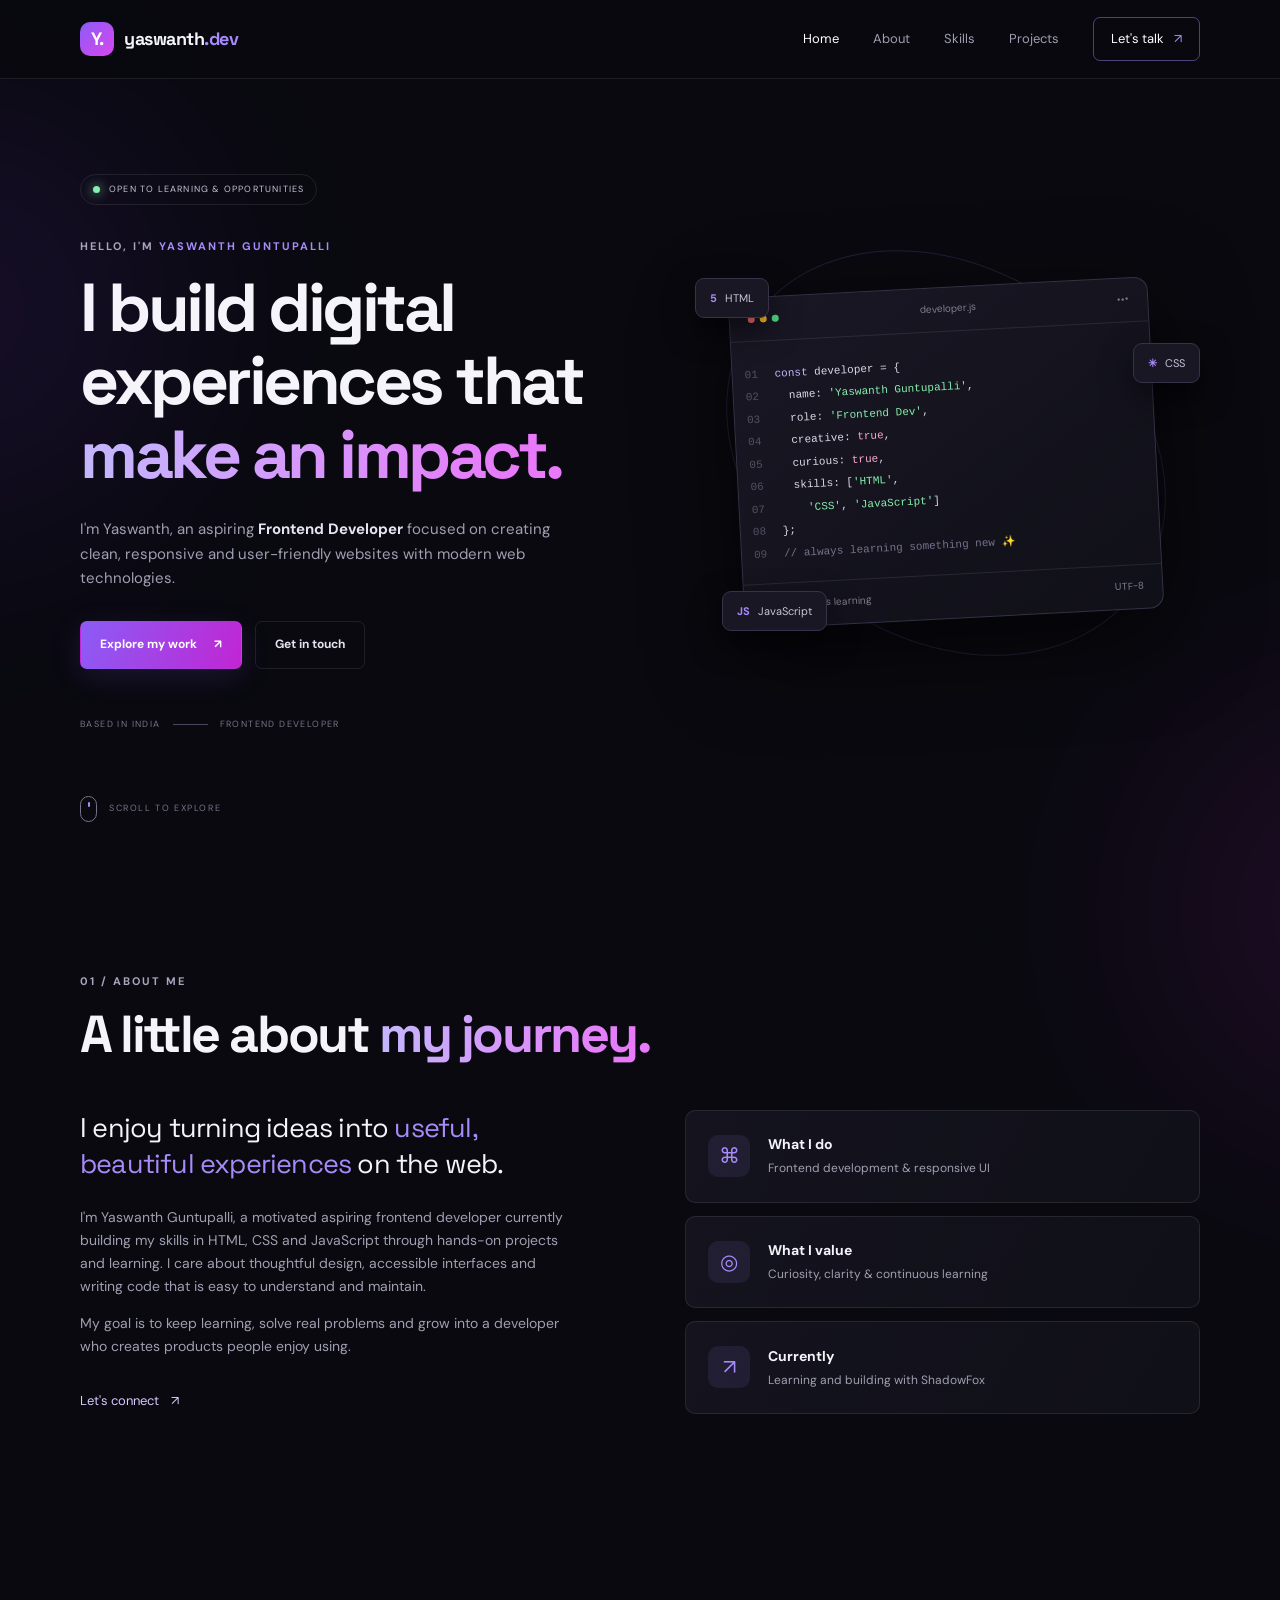
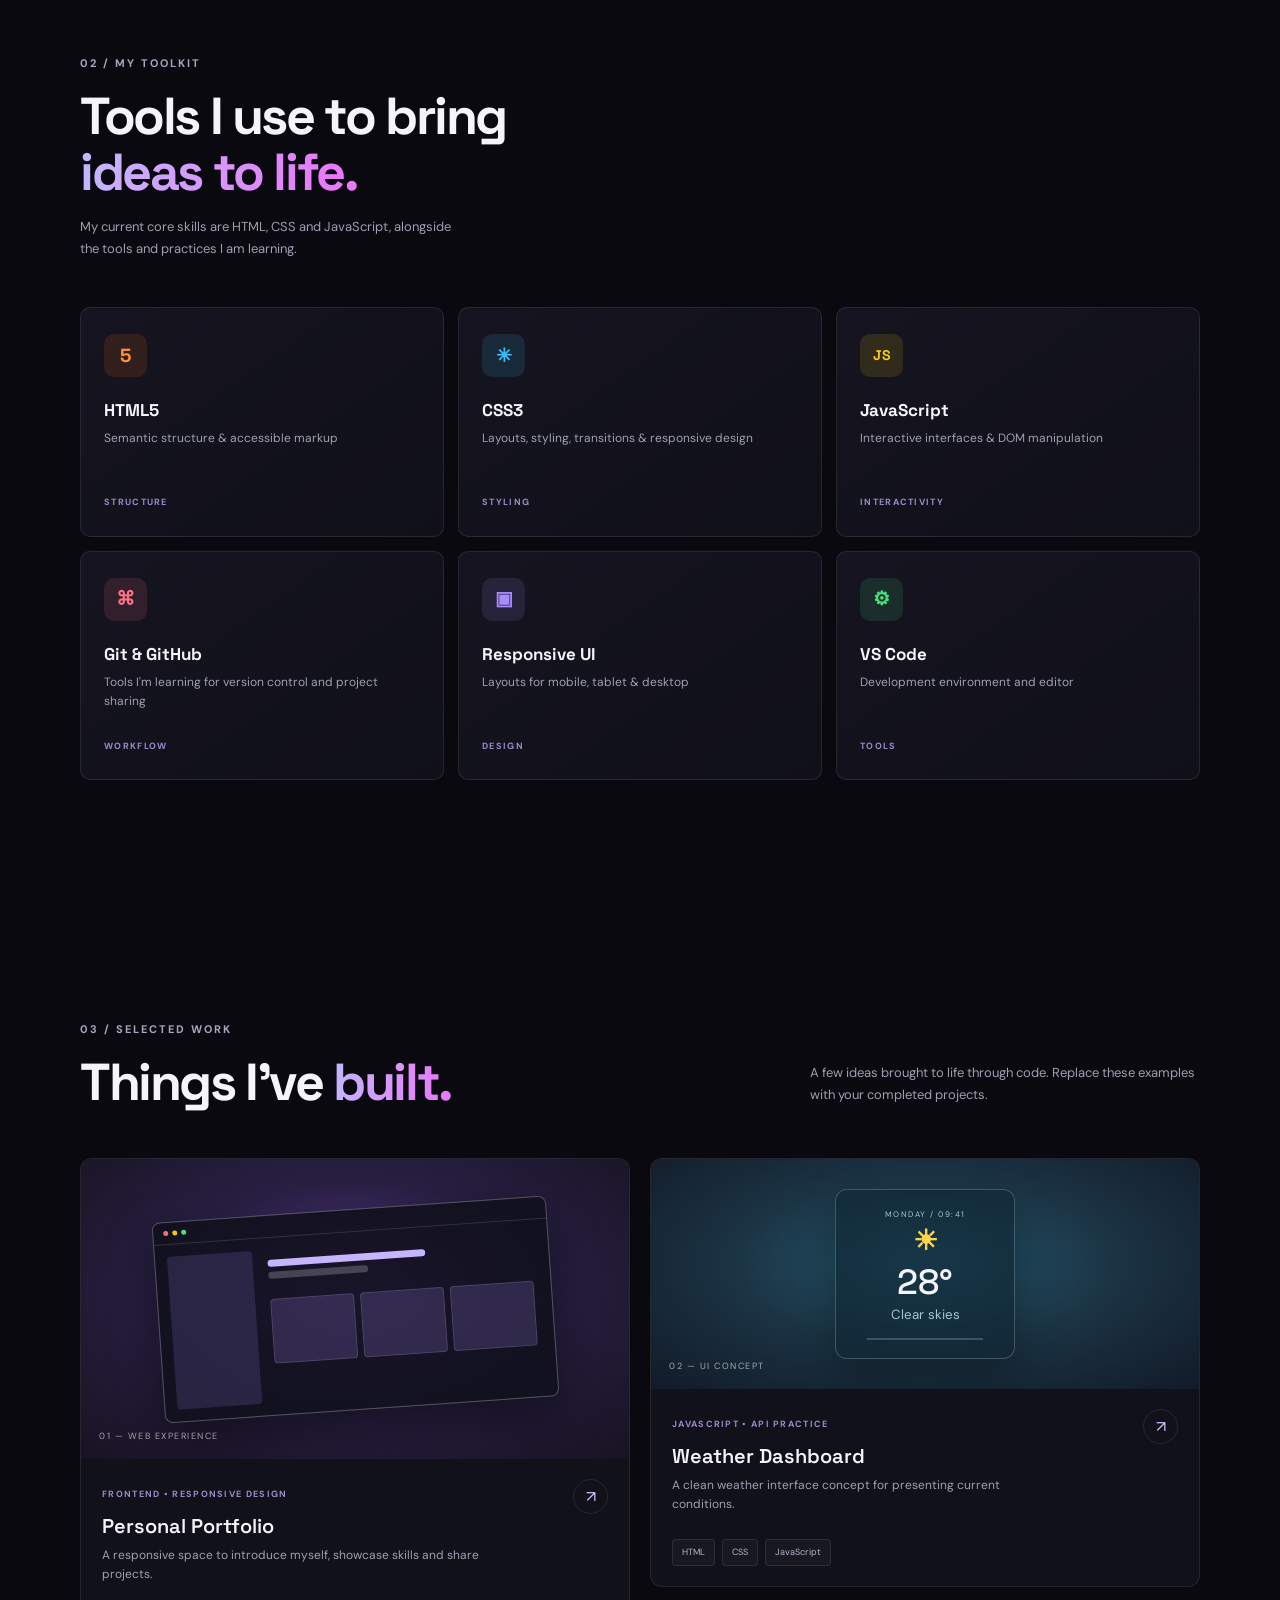
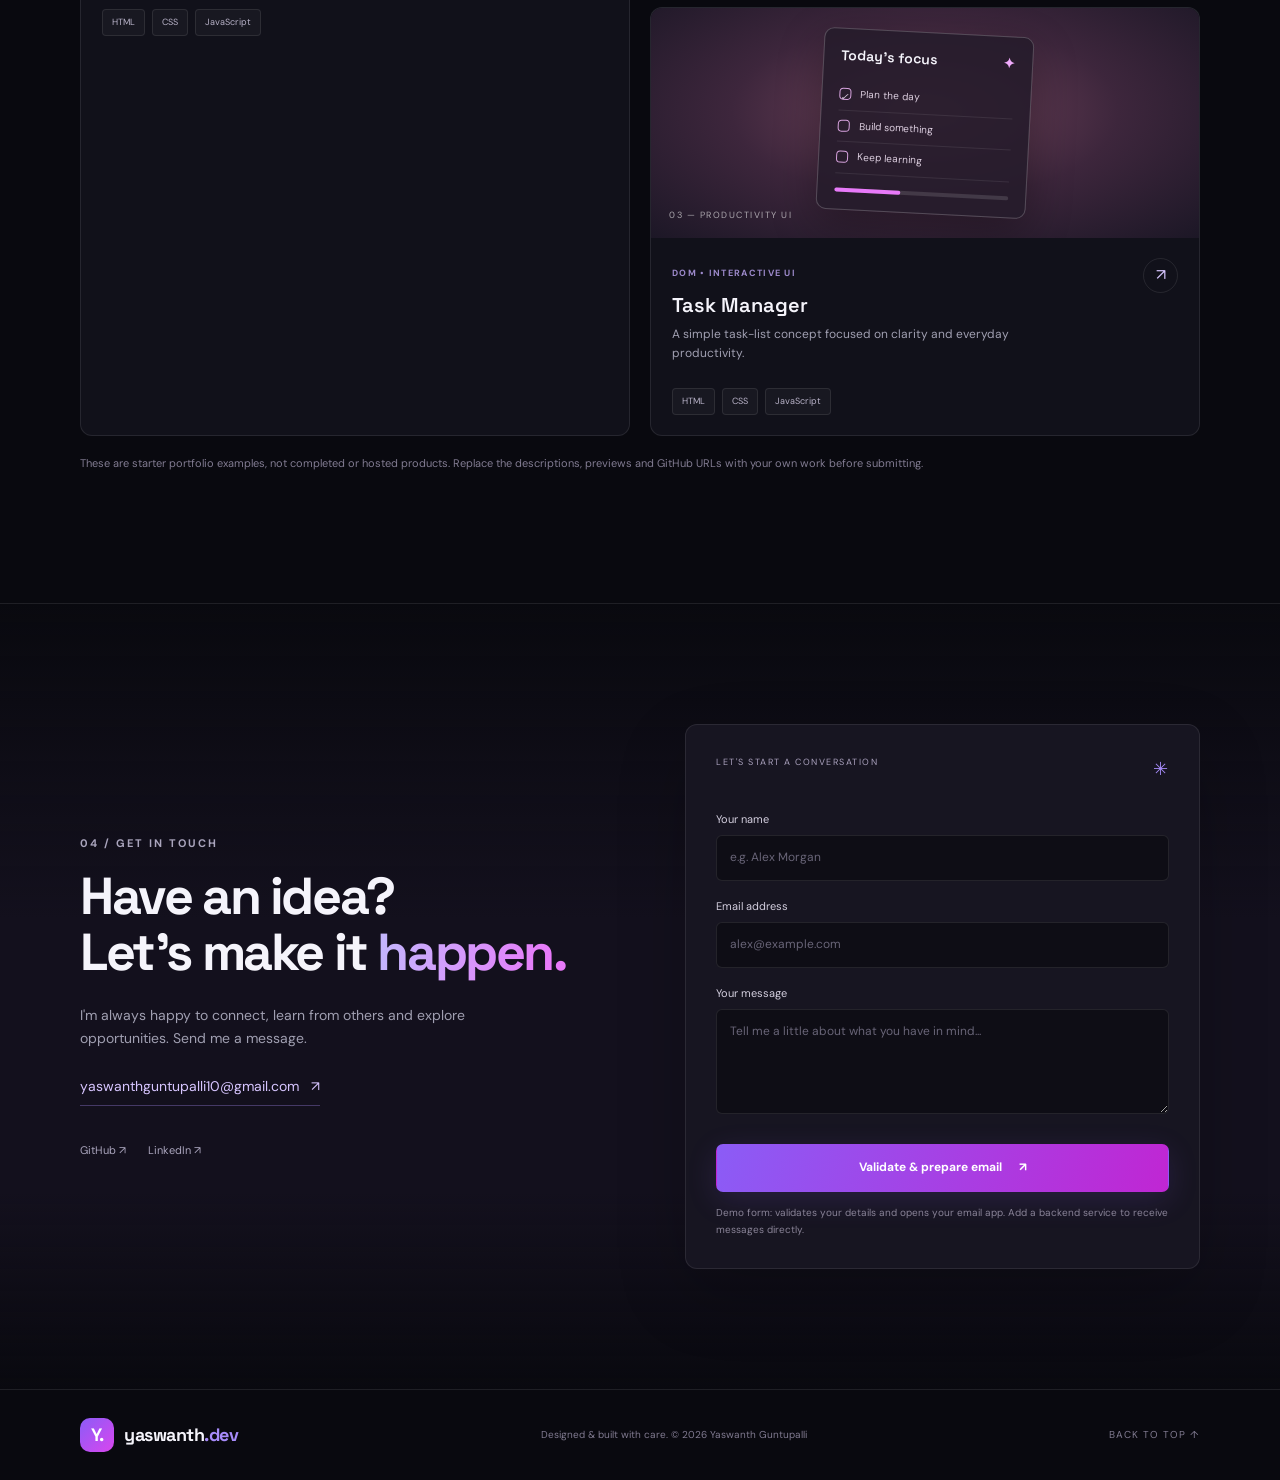
==== index.html @ b4b327dc "Add files via upload" ====
<!DOCTYPE html>
<html lang="en">
<head>
  <meta charset="UTF-8">
  <meta name="viewport" content="width=device-width, initial-scale=1.0">
  <meta name="description" content="Personal portfolio of a frontend developer. Explore skills, projects and contact information.">
  <title>Yaswanth Guntupalli | Frontend Developer</title>
  <link rel="preconnect" href="https://fonts.googleapis.com">
  <link rel="preconnect" href="https://fonts.gstatic.com" crossorigin>
  <link href="https://fonts.googleapis.com/css2?family=DM+Sans:wght@400;500;600;700&family=Space+Grotesk:wght@400;500;600;700&display=swap" rel="stylesheet">
  <link rel="stylesheet" href="styles.css">
  <script src="script.js" defer></script>
</head>
<body>
  <div class="ambient ambient-one"></div><div class="ambient ambient-two"></div>
  <header class="site-header">
    <nav class="nav container" aria-label="Main navigation">
      <a class="brand" href="#home" aria-label="Yaswanth Guntupalli home"><span class="brand-mark">Y.</span><span>yaswanth<span class="accent">.dev</span></span></a>
      <button class="menu-toggle" aria-label="Open navigation menu" aria-expanded="false" aria-controls="nav-links"><span></span><span></span><span></span></button>
      <div class="nav-links" id="nav-links">
        <a href="#home" class="nav-link active">Home</a><a href="#about" class="nav-link">About</a>
        <a href="#skills" class="nav-link">Skills</a><a href="#projects" class="nav-link">Projects</a>
        <a href="#contact" class="nav-link nav-cta">Let's talk <span>↗</span></a>
      </div>
    </nav>
  </header>

  <main>
    <section class="hero section container" id="home">
      <div class="hero-copy reveal">
        <div class="availability"><span class="pulse"></span> OPEN TO LEARNING & OPPORTUNITIES</div>
        <p class="eyebrow">HELLO, I'M <span class="accent">YASWANTH GUNTUPALLI</span></p>
        <h1>I build digital<br>experiences that<br><span class="gradient-text">make an impact.</span></h1>
        <p class="hero-description">I'm Yaswanth, an aspiring <strong>Frontend Developer</strong> focused on creating clean, responsive and user-friendly websites with modern web technologies.</p>
        <div class="hero-actions"><a class="button button-primary" href="#projects">Explore my work <span>↗</span></a><a class="button button-ghost" href="#contact">Get in touch</a></div>
        <div class="hero-meta"><span>BASED IN INDIA</span><span class="meta-line"></span><span>FRONTEND DEVELOPER</span></div>
      </div>
      <div class="hero-art reveal" aria-label="Stylish developer-themed code illustration, created with CSS and code-inspired interface elements">
        <div class="orbit orbit-a"></div><div class="orbit orbit-b"></div>
        <div class="code-card">
          <div class="code-top"><div class="window-dots"><i></i><i></i><i></i></div><span>developer.js</span><span>•••</span></div>
          <div class="code-content">
            <p><span class="line-no">01</span><span class="code-purple">const</span> developer = {</p>
            <p><span class="line-no">02</span>&nbsp;&nbsp;name: <span class="code-green">'Yaswanth Guntupalli'</span>,</p>
            <p><span class="line-no">03</span>&nbsp;&nbsp;role: <span class="code-green">'Frontend Dev'</span>,</p>
            <p><span class="line-no">04</span>&nbsp;&nbsp;creative: <span class="code-orange">true</span>,</p>
            <p><span class="line-no">05</span>&nbsp;&nbsp;curious: <span class="code-orange">true</span>,</p>
            <p><span class="line-no">06</span>&nbsp;&nbsp;skills: [<span class="code-green">'HTML'</span>,</p>
            <p><span class="line-no">07</span>&nbsp;&nbsp;&nbsp;&nbsp;<span class="code-green">'CSS'</span>, <span class="code-green">'JavaScript'</span>]</p>
            <p><span class="line-no">08</span>};</p>
            <p class="code-comment"><span class="line-no">09</span>// always learning something new ✨</p>
          </div>
          <div class="code-bottom"><span><i class="status-dot"></i> All systems learning</span><span>UTF-8</span></div>
        </div>
        <div class="floating-chip chip-html"><b>5</b> HTML</div><div class="floating-chip chip-css"><b>✳</b> CSS</div><div class="floating-chip chip-js"><b>JS</b> JavaScript</div>
      </div>
      <a class="scroll-cue" href="#about"><span class="scroll-wheel"></span> SCROLL TO EXPLORE</a>
    </section>

    <section class="section container" id="about">
      <div class="section-heading reveal"><p class="eyebrow">01 / ABOUT ME</p><h2>A little about <span class="gradient-text">my journey.</span></h2></div>
      <div class="about-grid">
        <div class="about-intro reveal"><p class="large-copy">I enjoy turning ideas into <span class="accent">useful, beautiful experiences</span> on the web.</p><p>I'm Yaswanth Guntupalli, a motivated aspiring frontend developer currently building my skills in HTML, CSS and JavaScript through hands-on projects and learning. I care about thoughtful design, accessible interfaces and writing code that is easy to understand and maintain.</p><p>My goal is to keep learning, solve real problems and grow into a developer who creates products people enjoy using.</p><a class="text-link" href="#contact">Let's connect <span>↗</span></a></div>
        <div class="about-facts reveal">
          <div class="fact-card"><span class="fact-icon">⌘</span><div><h3>What I do</h3><p>Frontend development & responsive UI</p></div></div>
          <div class="fact-card"><span class="fact-icon">◎</span><div><h3>What I value</h3><p>Curiosity, clarity & continuous learning</p></div></div>
          <div class="fact-card"><span class="fact-icon">↗</span><div><h3>Currently</h3><p>Learning and building with ShadowFox</p></div></div>
        </div>
      </div>
    </section>

    <section class="section container" id="skills">
      <div class="section-heading reveal"><p class="eyebrow">02 / MY TOOLKIT</p><h2>Tools I use to bring<br><span class="gradient-text">ideas to life.</span></h2><p class="section-subtitle">My current core skills are HTML, CSS and JavaScript, alongside the tools and practices I am learning.</p></div>
      <div class="skills-grid">
        <article class="skill-card reveal"><span class="skill-symbol html-symbol">5</span><h3>HTML5</h3><p>Semantic structure & accessible markup</p><span class="skill-tag">STRUCTURE</span></article>
        <article class="skill-card reveal"><span class="skill-symbol css-symbol">✳</span><h3>CSS3</h3><p>Layouts, styling, transitions & responsive design</p><span class="skill-tag">STYLING</span></article>
        <article class="skill-card reveal"><span class="skill-symbol js-symbol">JS</span><h3>JavaScript</h3><p>Interactive interfaces & DOM manipulation</p><span class="skill-tag">INTERACTIVITY</span></article>
        <article class="skill-card reveal"><span class="skill-symbol git-symbol">⌘</span><h3>Git & GitHub</h3><p>Tools I'm learning for version control and project sharing</p><span class="skill-tag">WORKFLOW</span></article>
        <article class="skill-card reveal"><span class="skill-symbol responsive-symbol">▣</span><h3>Responsive UI</h3><p>Layouts for mobile, tablet & desktop</p><span class="skill-tag">DESIGN</span></article>
        <article class="skill-card reveal"><span class="skill-symbol tools-symbol">⚙</span><h3>VS Code</h3><p>Development environment and editor</p><span class="skill-tag">TOOLS</span></article>
      </div>
    </section>

    <section class="section container" id="projects">
      <div class="section-heading projects-heading reveal"><div><p class="eyebrow">03 / SELECTED WORK</p><h2>Things I've <span class="gradient-text">built.</span></h2></div><p class="section-subtitle">A few ideas brought to life through code. Replace these examples with your completed projects.</p></div>
      <div class="projects-grid">
        <article class="project-card project-feature reveal"><div class="project-visual visual-one"><div class="mini-browser"><div class="mini-bar"><i></i><i></i><i></i></div><div class="mini-content"><div class="mini-sidebar"></div><div class="mini-main"><b></b><b></b><div class="mini-panels"><i></i><i></i><i></i></div></div></div></div><span class="visual-label">01 — WEB EXPERIENCE</span></div><div class="project-info"><div><span class="project-type">FRONTEND • RESPONSIVE DESIGN</span><h3>Personal Portfolio</h3><p>A responsive space to introduce myself, showcase skills and share projects.</p></div><a class="project-arrow" href="https://github.com/" target="_blank" rel="noopener noreferrer" aria-label="Add your portfolio repository link">↗</a></div><div class="tag-row"><span>HTML</span><span>CSS</span><span>JavaScript</span></div></article>
        <article class="project-card reveal"><div class="project-visual visual-two"><div class="weather-widget"><span>MONDAY / 09:41</span><strong>☀</strong><b>28°</b><small>Clear skies</small><div class="weather-line"></div></div><span class="visual-label">02 — UI CONCEPT</span></div><div class="project-info"><div><span class="project-type">JAVASCRIPT • API PRACTICE</span><h3>Weather Dashboard</h3><p>A clean weather interface concept for presenting current conditions.</p></div><a class="project-arrow" href="https://github.com/" target="_blank" rel="noopener noreferrer" aria-label="Add your weather dashboard repository link">↗</a></div><div class="tag-row"><span>HTML</span><span>CSS</span><span>JavaScript</span></div></article>
        <article class="project-card reveal"><div class="project-visual visual-three"><div class="task-widget"><div class="task-title">Today's focus <span>✦</span></div><div class="task-row"><i>✓</i><span>Plan the day</span></div><div class="task-row"><i></i><span>Build something</span></div><div class="task-row"><i></i><span>Keep learning</span></div><div class="task-progress"><b></b></div></div><span class="visual-label">03 — PRODUCTIVITY UI</span></div><div class="project-info"><div><span class="project-type">DOM • INTERACTIVE UI</span><h3>Task Manager</h3><p>A simple task-list concept focused on clarity and everyday productivity.</p></div><a class="project-arrow" href="https://github.com/" target="_blank" rel="noopener noreferrer" aria-label="Add your task manager repository link">↗</a></div><div class="tag-row"><span>HTML</span><span>CSS</span><span>JavaScript</span></div></article>
      </div>
      <p class="project-note">These are starter portfolio examples, not completed or hosted products. Replace the descriptions, previews and GitHub URLs with your own work before submitting.</p>
    </section>

    <section class="contact-section section" id="contact">
      <div class="container contact-grid">
        <div class="contact-copy reveal"><p class="eyebrow">04 / GET IN TOUCH</p><h2>Have an idea?<br>Let's make it <span class="gradient-text">happen.</span></h2><p>I'm always happy to connect, learn from others and explore opportunities. Send me a message.</p><a class="email-link" href="mailto:yaswanthguntupalli10@gmail.com">yaswanthguntupalli10@gmail.com <span>↗</span></a><div class="social-links"><a href="https://github.com/" target="_blank" rel="noopener noreferrer">GitHub ↗</a><a href="https://www.linkedin.com/" target="_blank" rel="noopener noreferrer">LinkedIn ↗</a></div></div>
        <form class="contact-form reveal" id="contact-form" novalidate>
          <div class="form-heading"><span>LET'S START A CONVERSATION</span><span class="form-star">✳</span></div>
          <label for="name">Your name</label><input id="name" name="name" type="text" placeholder="e.g. Alex Morgan" required minlength="2" autocomplete="name"><small class="error" id="name-error"></small>
          <label for="email">Email address</label><input id="email" name="email" type="email" placeholder="alex@example.com" required autocomplete="email"><small class="error" id="email-error"></small>
          <label for="message">Your message</label><textarea id="message" name="message" rows="4" placeholder="Tell me a little about what you have in mind..." required minlength="10"></textarea><small class="error" id="message-error"></small>
          <button class="button button-primary submit-button" type="submit">Validate & prepare email <span>↗</span></button>
          <p class="form-note" id="form-status" aria-live="polite">Demo form: validates your details and opens your email app. Add a backend service to receive messages directly.</p>
        </form>
      </div>
    </section>
  </main>

  <footer class="footer container"><a class="brand" href="#home"><span class="brand-mark">Y.</span><span>yaswanth<span class="accent">.dev</span></span></a><p>Designed & built with care. © <span id="year"></span> Yaswanth Guntupalli</p><a class="back-top" href="#home">BACK TO TOP ↑</a></footer>
</body>
</html>
---- styles.css ----
@import url('https://fonts.googleapis.com/css2?family=DM+Sans:wght@400;500;600;700&family=Space+Grotesk:wght@400;500;600;700&display=swap');
:root{--bg:#09090f;--panel:#11111b;--panel2:#151522;--text:#f5f4fb;--muted:#a09fb1;--purple:#a78bfa;--pink:#e879f9;--line:rgba(255,255,255,.09);--font:'DM Sans',sans-serif;--display:'Space Grotesk',sans-serif}
*{box-sizing:border-box}html{scroll-behavior:smooth;scroll-padding-top:90px}body{margin:0;background:var(--bg);color:var(--text);font-family:var(--font);line-height:1.65;overflow-x:hidden}a{color:inherit;text-decoration:none}button,input,textarea{font:inherit}.container{width:min(1120px,calc(100% - 48px));margin-inline:auto}.section{padding:120px 0;position:relative}.accent{color:var(--purple)}.gradient-text{background:linear-gradient(100deg,#c4b5fd 5%,#e879f9 90%);-webkit-background-clip:text;background-clip:text;color:transparent}.ambient{position:absolute;width:420px;height:420px;border-radius:50%;filter:blur(120px);opacity:.12;pointer-events:none}.ambient-one{background:#7c3aed;top:100px;left:-250px}.ambient-two{background:#c026d3;top:700px;right:-300px}
.site-header{position:sticky;top:0;z-index:20;background:rgba(9,9,15,.82);backdrop-filter:blur(18px);border-bottom:1px solid var(--line)}.nav{height:78px;display:flex;align-items:center;justify-content:space-between}.brand{display:flex;align-items:center;gap:10px;font-family:var(--display);font-weight:700;font-size:18px;letter-spacing:-.5px}.brand-mark{width:34px;height:34px;border-radius:10px;background:linear-gradient(135deg,#8b5cf6,#d946ef);display:grid;place-items:center;color:white}.nav-links{display:flex;align-items:center;gap:34px}.nav-link{font-size:13px;color:var(--muted);transition:.2s}.nav-link:hover,.nav-link.active{color:white}.nav-cta{border:1px solid rgba(167,139,250,.45);padding:10px 17px;border-radius:7px;color:white}.nav-cta span{color:var(--purple);margin-left:7px}.menu-toggle{display:none;background:none;border:0;color:white}
.hero{min-height:700px;display:grid;grid-template-columns:1.05fr .95fr;align-items:center;gap:50px;padding-top:95px;padding-bottom:120px}.availability{display:inline-flex;align-items:center;gap:9px;border:1px solid var(--line);border-radius:30px;padding:7px 12px;color:#c7c4d5;font-size:9px;letter-spacing:1.2px;margin-bottom:32px}.pulse,.status-dot{width:7px;height:7px;border-radius:50%;background:#86efac;box-shadow:0 0 12px #86efac}.eyebrow{font-size:11px;font-weight:700;letter-spacing:2px;color:#aaa5bd;margin:0 0 16px}.hero h1,.section-heading h2,.contact-copy h2{font-family:var(--display);font-size:clamp(43px,5.3vw,69px);line-height:1.08;letter-spacing:-3.5px;margin:0}.hero-description{max-width:480px;color:var(--muted);font-size:15px;margin:26px 0 30px}.hero-description strong{color:#e7e3f4}.hero-actions{display:flex;gap:13px;flex-wrap:wrap}.button{display:inline-flex;align-items:center;justify-content:center;gap:17px;padding:13px 19px;border-radius:7px;font-size:12px;font-weight:700;border:1px solid transparent;cursor:pointer;transition:transform .2s,box-shadow .2s}.button:hover{transform:translateY(-3px)}.button-primary{background:linear-gradient(110deg,#8b5cf6,#c026d3);color:white;box-shadow:0 8px 30px #8b5cf626}.button-ghost{border-color:var(--line);color:#e6e2f0}.hero-meta{display:flex;align-items:center;gap:12px;color:#777488;font-size:9px;letter-spacing:1.4px;margin-top:48px}.meta-line{width:35px;height:1px;background:#4b465c}.hero-art{height:440px;display:grid;place-items:center;position:relative}.orbit{position:absolute;border:1px solid rgba(167,139,250,.16);border-radius:50%;transform:rotate(-22deg)}.orbit-a{width:390px;height:300px}.orbit-b{width:470px;height:370px;transform:rotate(35deg)}.code-card{position:relative;z-index:2;width:min(100%,420px);border:1px solid #373047;border-radius:14px;background:linear-gradient(145deg,#191724,#101018);box-shadow:0 25px 90px #0009;overflow:hidden;transform:rotate(-3deg)}.code-top,.code-bottom{display:flex;align-items:center;justify-content:space-between;padding:13px 18px;color:#817b91;font-size:10px;border-bottom:1px solid var(--line)}.window-dots{display:flex;gap:5px}.window-dots i,.mini-bar i{width:7px;height:7px;border-radius:50%;background:#f87171}.window-dots i:nth-child(2),.mini-bar i:nth-child(2){background:#fbbf24}.window-dots i:nth-child(3),.mini-bar i:nth-child(3){background:#4ade80}.code-content{padding:22px 12px 18px;font:11px/2.05 monospace;color:#ddd8eb}.code-content p{margin:0;white-space:nowrap}.line-no{display:inline-block;width:30px;color:#555064}.code-purple{color:#c4b5fd}.code-green{color:#86efac}.code-orange{color:#f9a8d4}.code-comment{color:#77718a}.code-bottom{border-top:1px solid var(--line);border-bottom:0}.code-bottom span:first-child{display:flex;align-items:center;gap:8px}.status-dot{width:6px;height:6px}.floating-chip{position:absolute;z-index:3;padding:10px 14px;border:1px solid #393149;background:#191724;border-radius:9px;font-size:11px;color:#c9c4d7;box-shadow:0 12px 30px #0008}.floating-chip b{color:var(--purple);margin-right:5px}.chip-html{top:45px;left:3px}.chip-css{right:0;top:110px}.chip-js{bottom:42px;left:30px}.scroll-cue{position:absolute;bottom:30px;left:0;display:flex;align-items:center;gap:12px;color:#777488;font-size:9px;letter-spacing:1.6px}.scroll-wheel{width:17px;height:26px;border:1px solid #777488;border-radius:12px;position:relative}.scroll-wheel:after{content:"";position:absolute;width:2px;height:5px;background:var(--purple);top:5px;left:7px;border-radius:3px}
.section-heading{margin-bottom:48px}.section-heading h2,.contact-copy h2{font-size:clamp(36px,4.2vw,52px);letter-spacing:-2.4px}.about-grid{display:grid;grid-template-columns:1fr 1fr;gap:90px}.about-intro p:not(.large-copy){color:var(--muted);font-size:14px;max-width:500px}.large-copy{font-family:var(--display);font-size:27px;line-height:1.35;letter-spacing:-.8px;margin:0 0 23px}.text-link{display:inline-flex;gap:12px;color:#d8c9ff;font-size:13px;margin-top:18px}.about-facts{display:grid;gap:13px}.fact-card{display:flex;align-items:center;gap:18px;padding:22px;border:1px solid var(--line);border-radius:10px;background:linear-gradient(120deg,#14131e,#101018)}.fact-icon{width:42px;height:42px;display:grid;place-items:center;border-radius:10px;background:#a78bfa18;color:var(--purple);font-size:21px}.fact-card h3{font-size:14px;margin:0 0 3px}.fact-card p{font-size:12px;color:var(--muted);margin:0}
.section-subtitle{font-size:13px;color:var(--muted);max-width:390px;margin:16px 0 0}.skills-grid{display:grid;grid-template-columns:repeat(3,1fr);gap:14px}.skill-card{padding:26px 23px 22px;border:1px solid var(--line);border-radius:10px;background:linear-gradient(145deg,#151420,#101018);transition:.25s}.skill-card:hover,.project-card:hover{transform:translateY(-5px);border-color:#7c5ab4}.skill-symbol{width:43px;height:43px;border-radius:10px;display:grid;place-items:center;font-family:var(--display);font-size:19px;font-weight:700;margin-bottom:19px}.html-symbol{background:#f9731620;color:#fb923c}.css-symbol{background:#38bdf820;color:#38bdf8}.js-symbol{background:#facc1520;color:#facc15;font-size:14px}.git-symbol{background:#fb718520;color:#fb7185}.responsive-symbol{background:#a78bfa20;color:#a78bfa}.tools-symbol{background:#4ade8020;color:#4ade80}.skill-card h3{font-family:var(--display);font-size:17px;margin:0 0 5px}.skill-card p{font-size:12px;color:var(--muted);min-height:40px;margin:0 0 18px}.skill-tag,.project-type{font-size:9px;letter-spacing:1.3px;color:#9d8acb;font-weight:700}
.projects-heading{display:flex;align-items:end;justify-content:space-between;gap:30px}.projects-heading .section-subtitle{margin:0 0 5px}.projects-grid{display:grid;grid-template-columns:repeat(2,1fr);gap:20px}.project-card{border:1px solid var(--line);border-radius:12px;overflow:hidden;background:#11111a;transition:.25s}.project-feature{grid-row:span 2}.project-visual{height:230px;position:relative;display:grid;place-items:center;overflow:hidden}.project-feature .project-visual{height:300px}.visual-one{background:radial-gradient(ellipse at 50% 45%,#6941a7 0,#292044 48%,#171321 100%)}.visual-two{background:radial-gradient(ellipse at 50% 45%,#245b71 0,#1b3343 50%,#121a28 100%)}.visual-three{background:radial-gradient(ellipse at 50% 45%,#75465e 0,#3d263c 50%,#1c1726 100%)}.mini-browser{width:72%;height:67%;border:1px solid #ffffff45;border-radius:8px;background:#11111de8;box-shadow:0 18px 50px #0007;overflow:hidden;transform:rotate(-4deg)}.mini-bar{height:22px;border-bottom:1px solid #ffffff20;display:flex;align-items:center;gap:4px;padding-left:10px}.mini-bar i{width:5px;height:5px}.mini-content{display:flex;height:calc(100% - 22px);padding:12px;gap:10px}.mini-sidebar{width:23%;background:#a78bfa28;border-radius:3px}.mini-main{flex:1;padding:5px}.mini-main>b{display:block;width:60%;height:7px;background:#c4b5fd;border-radius:5px;margin:5px 0}.mini-main>b:nth-child(2){width:38%;background:#ffffff35}.mini-panels{display:flex;gap:6px;margin-top:20px}.mini-panels i{height:65px;flex:1;background:#a78bfa32;border:1px solid #ffffff20;border-radius:4px}.visual-label{position:absolute;bottom:15px;left:18px;color:#ffffff9a;font-size:9px;letter-spacing:1.5px}.weather-widget{width:180px;height:170px;border:1px solid #ffffff35;border-radius:12px;background:#102532a8;backdrop-filter:blur(10px);display:flex;flex-direction:column;align-items:center;justify-content:center;box-shadow:0 15px 45px #0005}.weather-widget span{font-size:8px;letter-spacing:1.5px;color:#a7c4d2}.weather-widget strong{font-size:28px;color:#fcd34d;line-height:1.4}.weather-widget b{font:500 35px var(--display)}.weather-widget small{color:#a7c4d2}.weather-line{height:2px;width:65%;background:#ffffff30;margin-top:12px}.task-widget{width:210px;padding:17px;border:1px solid #ffffff35;border-radius:10px;background:#261c2be8;box-shadow:0 15px 45px #0005;transform:rotate(3deg)}.task-title{font:600 14px var(--display);margin-bottom:15px}.task-title span{float:right;color:#f0abfc}.task-row{display:flex;align-items:center;gap:9px;font-size:10px;color:#ded0e1;padding:7px 0;border-bottom:1px solid #ffffff15}.task-row i{width:12px;height:12px;border:1px solid #d8a3df;border-radius:4px}.task-row:first-of-type i{background:#c084fc}.task-progress{height:4px;background:#ffffff20;border-radius:4px;margin-top:14px}.task-progress b{display:block;width:38%;height:100%;background:#e879f9;border-radius:4px}.project-info{padding:20px 21px 12px;display:flex;justify-content:space-between;gap:15px}.project-info h3{font:600 20px var(--display);margin:7px 0}.project-info p{font-size:12px;color:var(--muted);margin:0;max-width:390px}.project-arrow{width:35px;height:35px;flex:0 0 35px;border:1px solid var(--line);border-radius:50%;display:grid;place-items:center;color:#d7c5ff}.tag-row{display:flex;gap:7px;padding:12px 21px 20px}.tag-row span{font-size:9px;color:#b9b3c9;background:#ffffff08;border:1px solid var(--line);padding:5px 9px;border-radius:4px}.project-note{font-size:11px;color:#817b91;margin-top:18px}
.contact-section{background:linear-gradient(180deg,transparent,#13101d 40%,#13101d 75%,transparent);border-top:1px solid var(--line);border-bottom:1px solid var(--line)}.contact-grid{display:grid;grid-template-columns:1fr 1fr;gap:90px;align-items:center}.contact-copy>p:not(.eyebrow){font-size:14px;color:var(--muted);max-width:400px;margin:23px 0}.email-link{display:inline-flex;gap:12px;color:#d7c5ff;font-size:14px;border-bottom:1px solid #a78bfa55;padding-bottom:7px}.social-links{display:flex;gap:22px;margin-top:35px}.social-links a{font-size:11px;color:#aaa5bd}.contact-form{padding:30px;border:1px solid #ffffff16;background:#171521;border-radius:12px;box-shadow:0 25px 70px #0003}.form-heading{display:flex;justify-content:space-between;color:#aaa1bd;font-size:9px;letter-spacing:1.5px;margin-bottom:25px}.form-star{color:var(--purple);font-size:18px}.contact-form label{display:block;font-size:11px;color:#d4cfdf;margin:16px 0 7px}.contact-form input,.contact-form textarea{width:100%;padding:12px 13px;background:#0e0d15;border:1px solid #ffffff17;border-radius:6px;color:white;outline:none;font-size:12px;resize:vertical;transition:border .2s}.contact-form input:focus,.contact-form textarea:focus{border-color:#a78bfa}.contact-form input::placeholder,.contact-form textarea::placeholder{color:#686477}.error{display:block;color:#fca5a5;font-size:10px;min-height:0;margin-top:4px}.error:not(:empty){min-height:14px}.submit-button{width:100%;margin-top:18px}.form-note{font-size:10px;color:#898397;margin:13px 0 0}.footer{min-height:90px;display:flex;align-items:center;justify-content:space-between;gap:20px}.footer p,.back-top{font-size:10px;color:#817b91}.back-top{letter-spacing:1px}
.reveal{opacity:0;transform:translateY(22px);transition:opacity .7s ease,transform .7s ease}.reveal.visible{opacity:1;transform:translateY(0)}
@media(max-width:850px){.hero{grid-template-columns:1fr;gap:20px;padding-top:75px}.hero-copy{max-width:650px}.hero-art{height:380px}.about-grid,.contact-grid{gap:45px}.projects-grid{grid-template-columns:1fr 1fr}.project-feature{grid-row:auto;grid-column:span 2}.project-feature .project-visual{height:260px}.contact-grid{grid-template-columns:1fr}.contact-copy{max-width:600px}.skills-grid{grid-template-columns:repeat(2,1fr)}}
@media(max-width:620px){.container{width:min(100% - 36px,520px)}.section{padding:82px 0}.nav{height:68px}.menu-toggle{display:flex;flex-direction:column;gap:5px;padding:9px}.menu-toggle span{width:22px;height:2px;background:#eee;border-radius:3px}.nav-links{display:none;position:absolute;top:68px;left:0;right:0;padding:20px 24px 24px;background:#11111b;border-bottom:1px solid var(--line);flex-direction:column;align-items:stretch;gap:18px}.nav-links.open{display:flex}.nav-cta{text-align:center}.hero{min-height:auto;padding-top:70px;padding-bottom:100px}.hero h1{font-size:clamp(42px,12vw,60px);letter-spacing:-2.8px}.hero-description{font-size:14px}.hero-art{height:330px;margin-top:10px}.code-card{width:90%}.orbit-a{width:300px;height:230px}.orbit-b{width:350px;height:280px}.chip-html{left:-3px;top:25px}.chip-css{right:-3px;top:85px}.chip-js{bottom:15px;left:0}.scroll-cue{bottom:25px}.about-grid{grid-template-columns:1fr;gap:35px}.large-copy{font-size:24px}.section-heading h2,.contact-copy h2{font-size:39px;letter-spacing:-1.8px}.skills-grid{gap:10px}.skill-card{padding:19px 15px}.skill-card p{font-size:11px}.projects-heading{display:block}.projects-heading .section-subtitle{margin-top:15px}.projects-grid{grid-template-columns:1fr}.project-feature{grid-column:auto}.project-feature .project-visual,.project-visual{height:220px}.contact-form{padding:22px 18px}.footer{padding:22px 0;flex-wrap:wrap}.footer p{order:3;width:100%;margin:0}.footer .brand{font-size:15px}}
@media(prefers-reduced-motion:reduce){*,*::before,*::after{scroll-behavior:auto!important;transition:none!important;animation:none!important}.reveal{opacity:1;transform:none}}
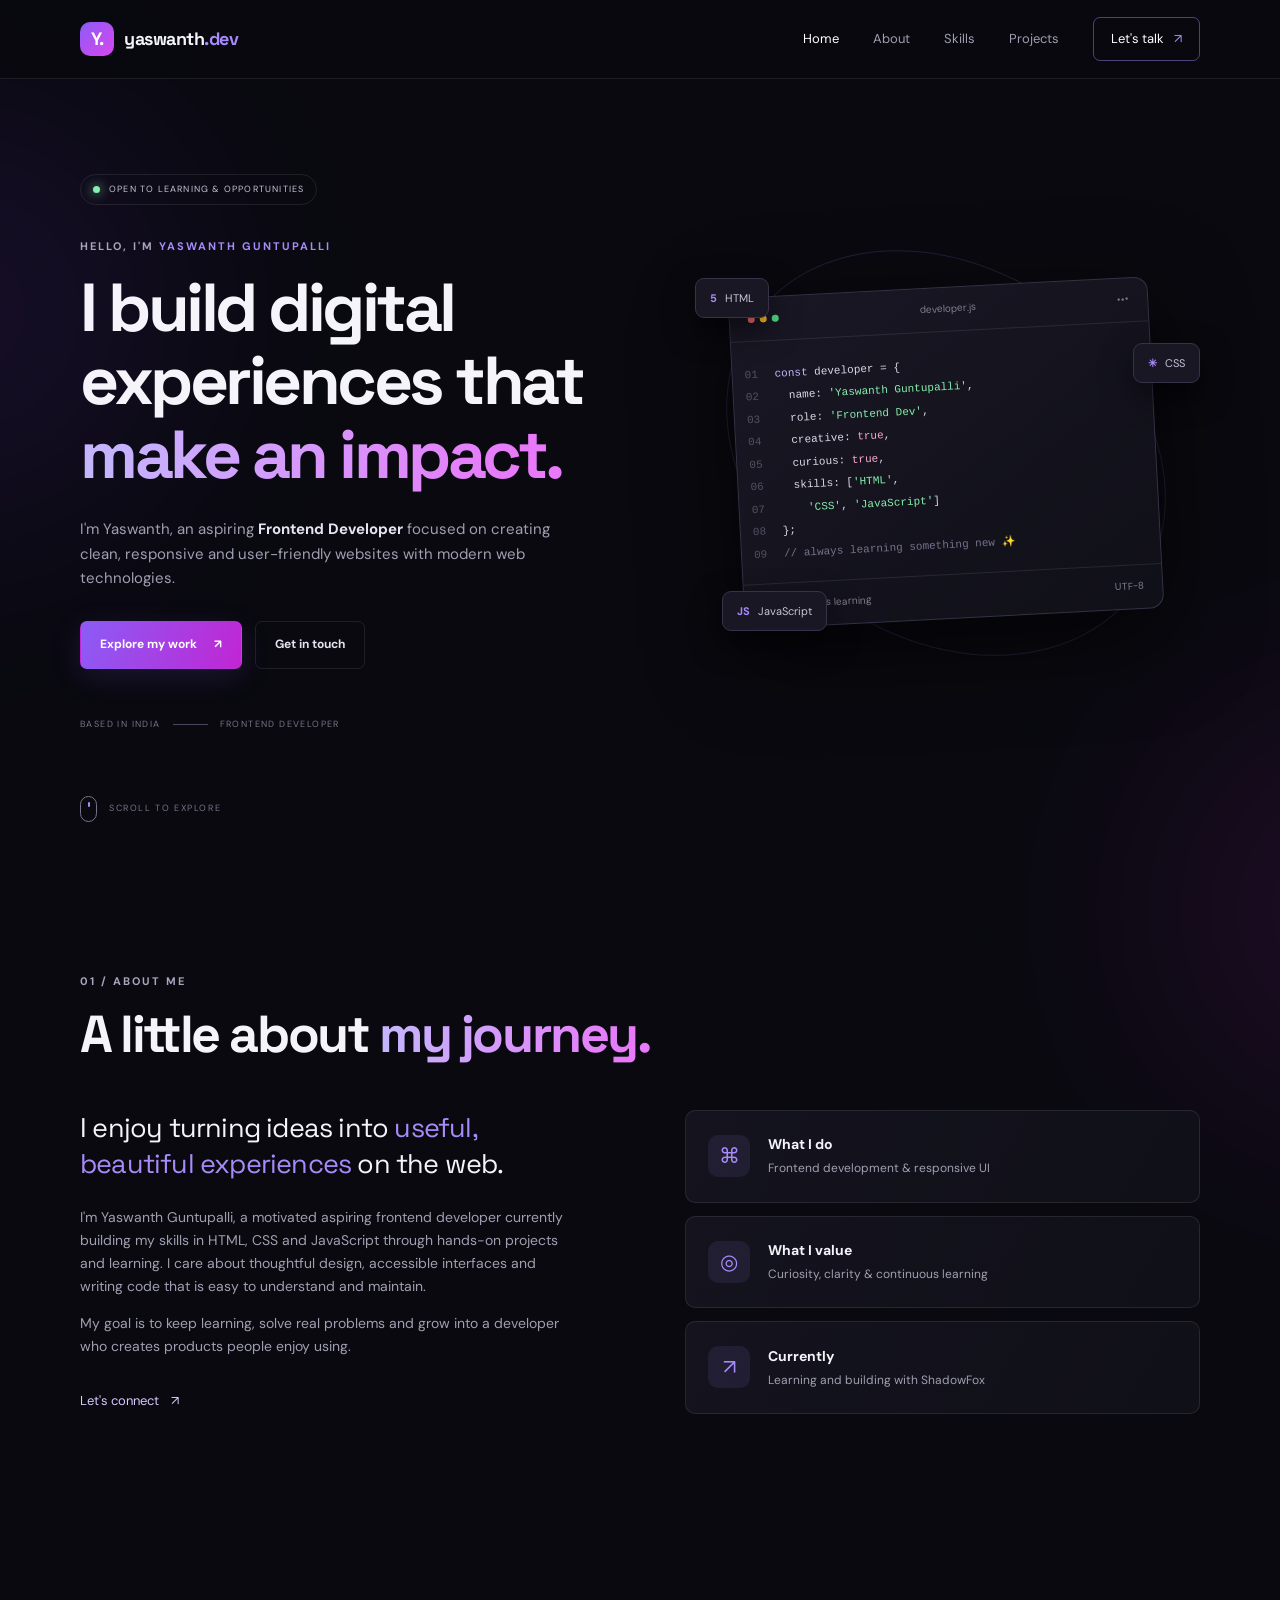
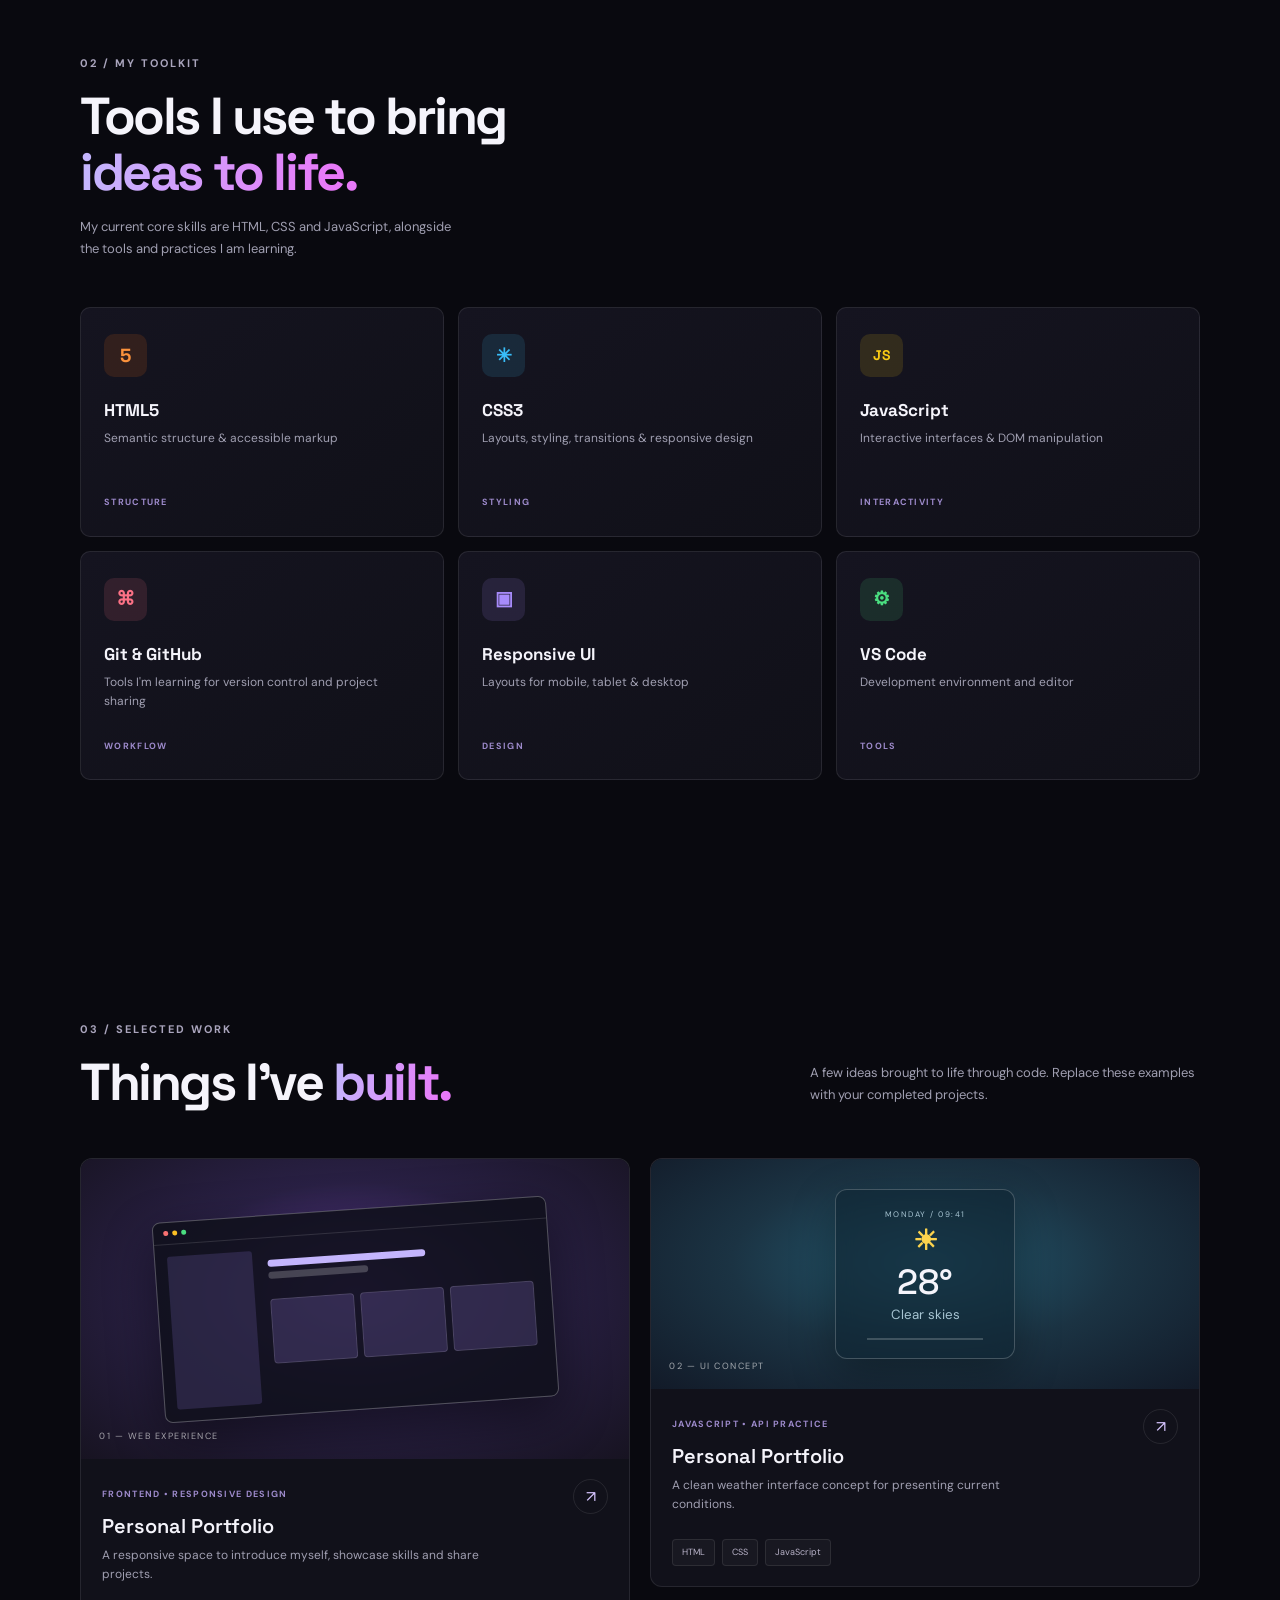
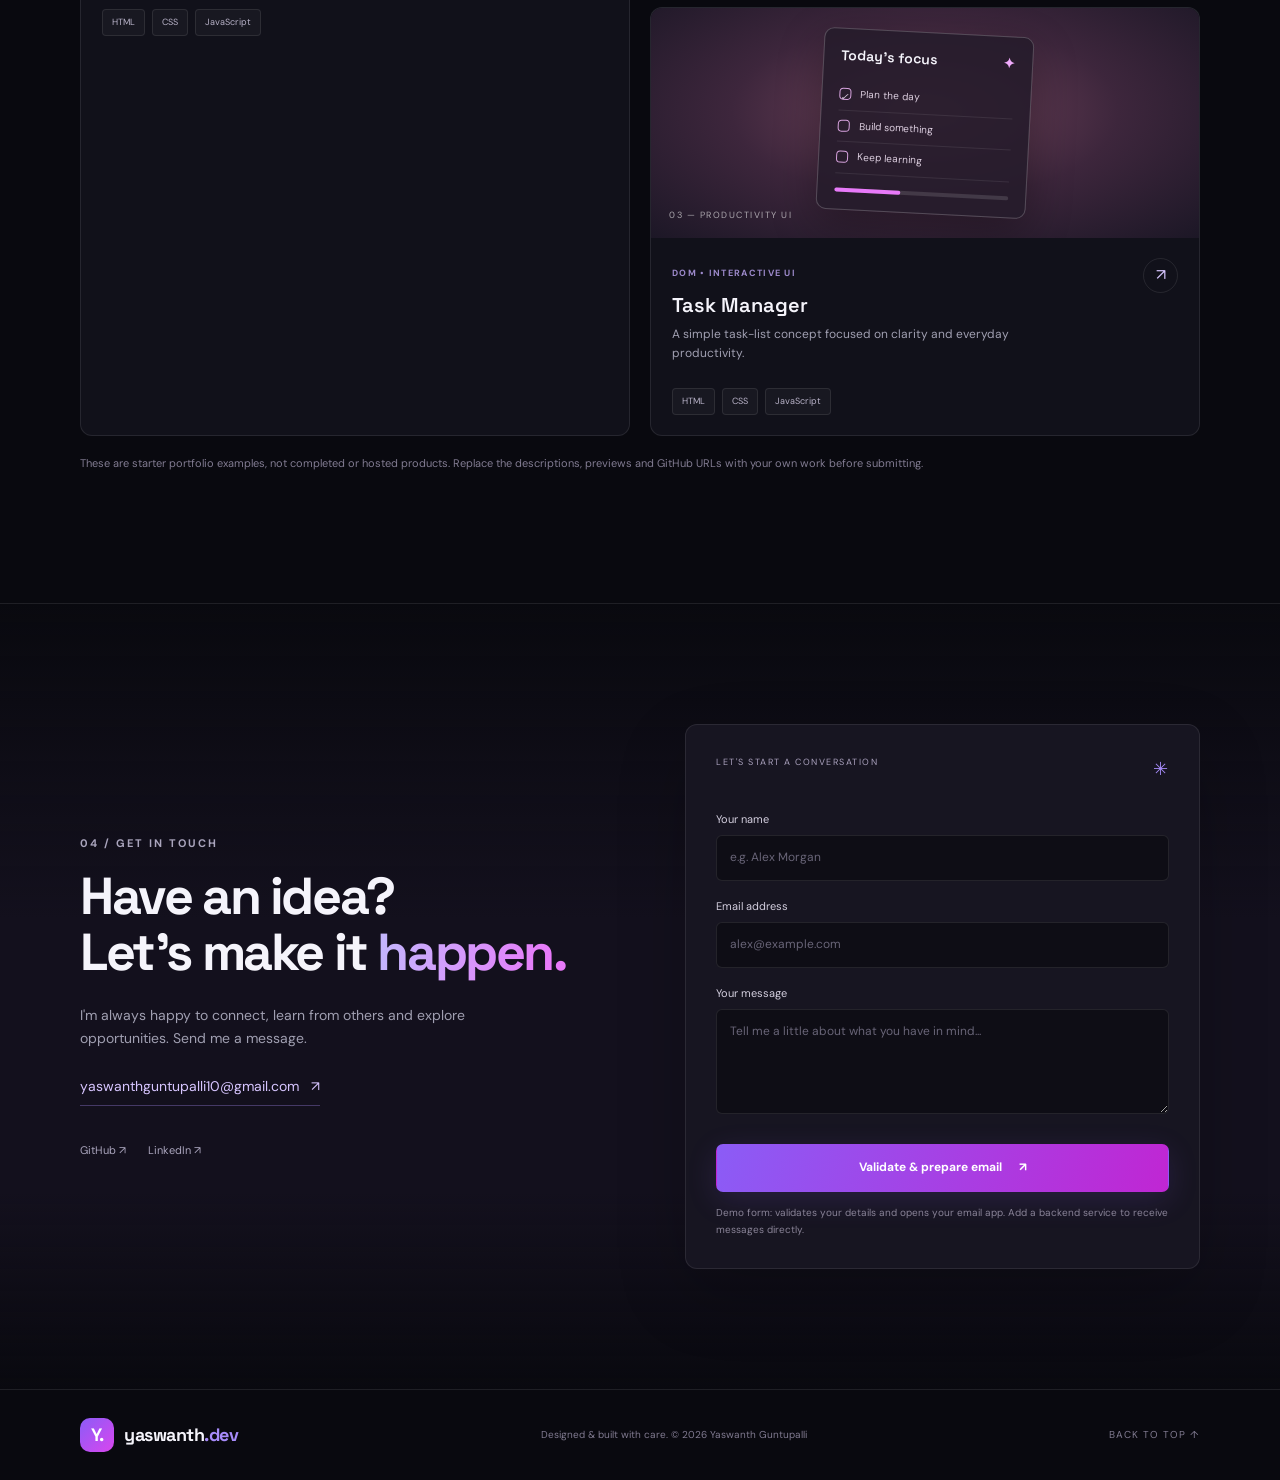
==== commit 06a1d96e: "Update index.html" ====
--- a/index.html
+++ b/index.html
@@ -84,8 +84,8 @@
     <section class="section container" id="projects">
       <div class="section-heading projects-heading reveal"><div><p class="eyebrow">03 / SELECTED WORK</p><h2>Things I've <span class="gradient-text">built.</span></h2></div><p class="section-subtitle">A few ideas brought to life through code. Replace these examples with your completed projects.</p></div>
       <div class="projects-grid">
-        <article class="project-card project-feature reveal"><div class="project-visual visual-one"><div class="mini-browser"><div class="mini-bar"><i></i><i></i><i></i></div><div class="mini-content"><div class="mini-sidebar"></div><div class="mini-main"><b></b><b></b><div class="mini-panels"><i></i><i></i><i></i></div></div></div></div><span class="visual-label">01 — WEB EXPERIENCE</span></div><div class="project-info"><div><span class="project-type">FRONTEND • RESPONSIVE DESIGN</span><h3>Personal Portfolio</h3><p>A responsive space to introduce myself, showcase skills and share projects.</p></div><a class="project-arrow" href="https://github.com/" target="_blank" rel="noopener noreferrer" aria-label="Add your portfolio repository link">↗</a></div><div class="tag-row"><span>HTML</span><span>CSS</span><span>JavaScript</span></div></article>
-        <article class="project-card reveal"><div class="project-visual visual-two"><div class="weather-widget"><span>MONDAY / 09:41</span><strong>☀</strong><b>28°</b><small>Clear skies</small><div class="weather-line"></div></div><span class="visual-label">02 — UI CONCEPT</span></div><div class="project-info"><div><span class="project-type">JAVASCRIPT • API PRACTICE</span><h3>Weather Dashboard</h3><p>A clean weather interface concept for presenting current conditions.</p></div><a class="project-arrow" href="https://github.com/" target="_blank" rel="noopener noreferrer" aria-label="Add your weather dashboard repository link">↗</a></div><div class="tag-row"><span>HTML</span><span>CSS</span><span>JavaScript</span></div></article>
+        <article class="project-card project-feature reveal"><div class="project-visual visual-one"><div class="mini-browser"><div class="mini-bar"><i></i><i></i><i></i></div><div class="mini-content"><div class="mini-sidebar"></div><div class="mini-main"><b></b><b></b><div class="mini-panels"><i></i><i></i><i></i></div></div></div></div><span class="visual-label">01 — WEB EXPERIENCE</span></div><div class="project-info"><div><span class="project-type">FRONTEND • RESPONSIVE DESIGN</span><h3>Personal Portfolio</h3><p>A responsive space to introduce myself, showcase skills and share projects.</p></div><a class="project-arrow" href="weather.html" target="_blank" rel="noopener noreferrer" aria-label="Add your portfolio repository link">↗</a></div><div class="tag-row"><span>HTML</span><span>CSS</span><span>JavaScript</span></div></article>
+        <article class="project-card reveal"><div class="project-visual visual-two"><div class="weather-widget"><span>MONDAY / 09:41</span><strong>☀</strong><b>28°</b><small>Clear skies</small><div class="weather-line"></div></div><span class="visual-label">02 — UI CONCEPT</span></div><div class="project-info"><div><span class="project-type">JAVASCRIPT • API PRACTICE</span><h3>Personal Portfolio</h3><p>A clean weather interface concept for presenting current conditions.</p></div><a class="project-arrow" href="index.html" target="_blank" rel="noopener noreferrer" aria-label="Add your weather dashboard repository link">↗</a></div><div class="tag-row"><span>HTML</span><span>CSS</span><span>JavaScript</span></div></article>
         <article class="project-card reveal"><div class="project-visual visual-three"><div class="task-widget"><div class="task-title">Today's focus <span>✦</span></div><div class="task-row"><i>✓</i><span>Plan the day</span></div><div class="task-row"><i></i><span>Build something</span></div><div class="task-row"><i></i><span>Keep learning</span></div><div class="task-progress"><b></b></div></div><span class="visual-label">03 — PRODUCTIVITY UI</span></div><div class="project-info"><div><span class="project-type">DOM • INTERACTIVE UI</span><h3>Task Manager</h3><p>A simple task-list concept focused on clarity and everyday productivity.</p></div><a class="project-arrow" href="https://github.com/" target="_blank" rel="noopener noreferrer" aria-label="Add your task manager repository link">↗</a></div><div class="tag-row"><span>HTML</span><span>CSS</span><span>JavaScript</span></div></article>
       </div>
       <p class="project-note">These are starter portfolio examples, not completed or hosted products. Replace the descriptions, previews and GitHub URLs with your own work before submitting.</p>
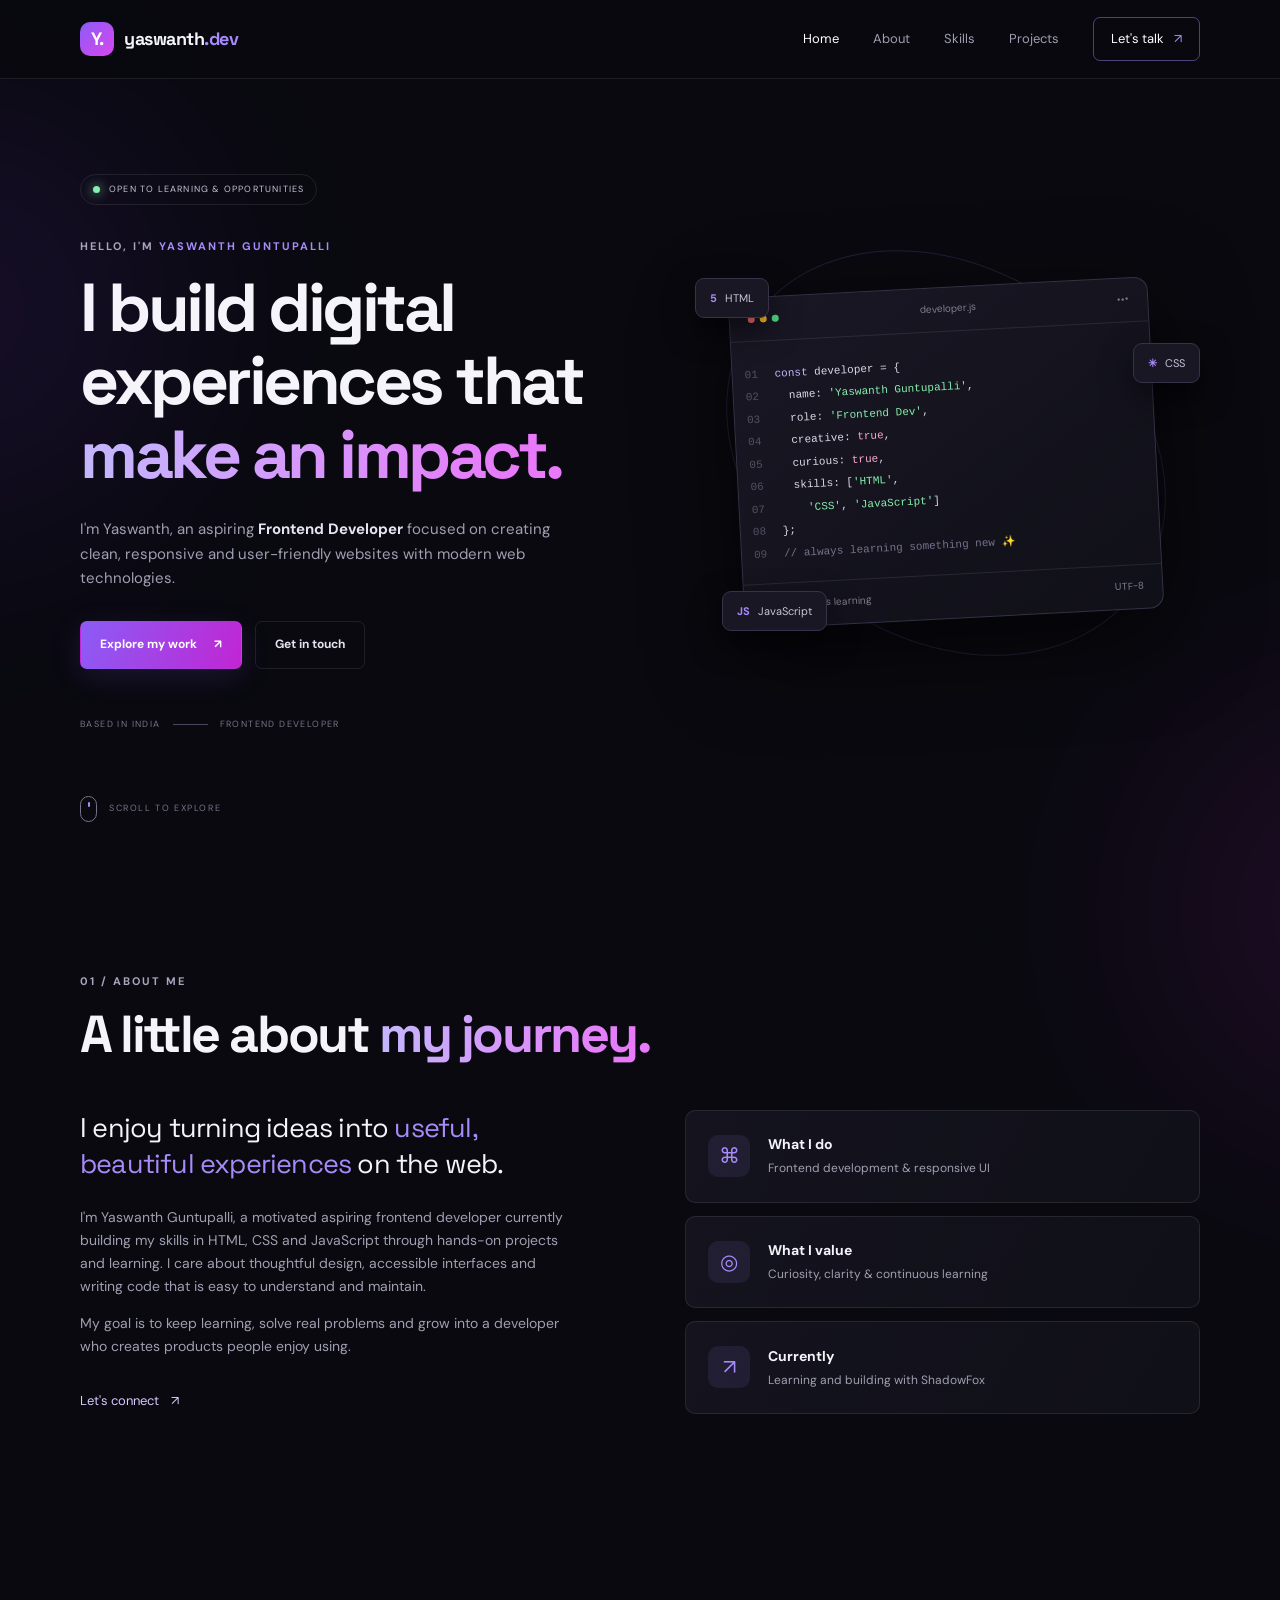
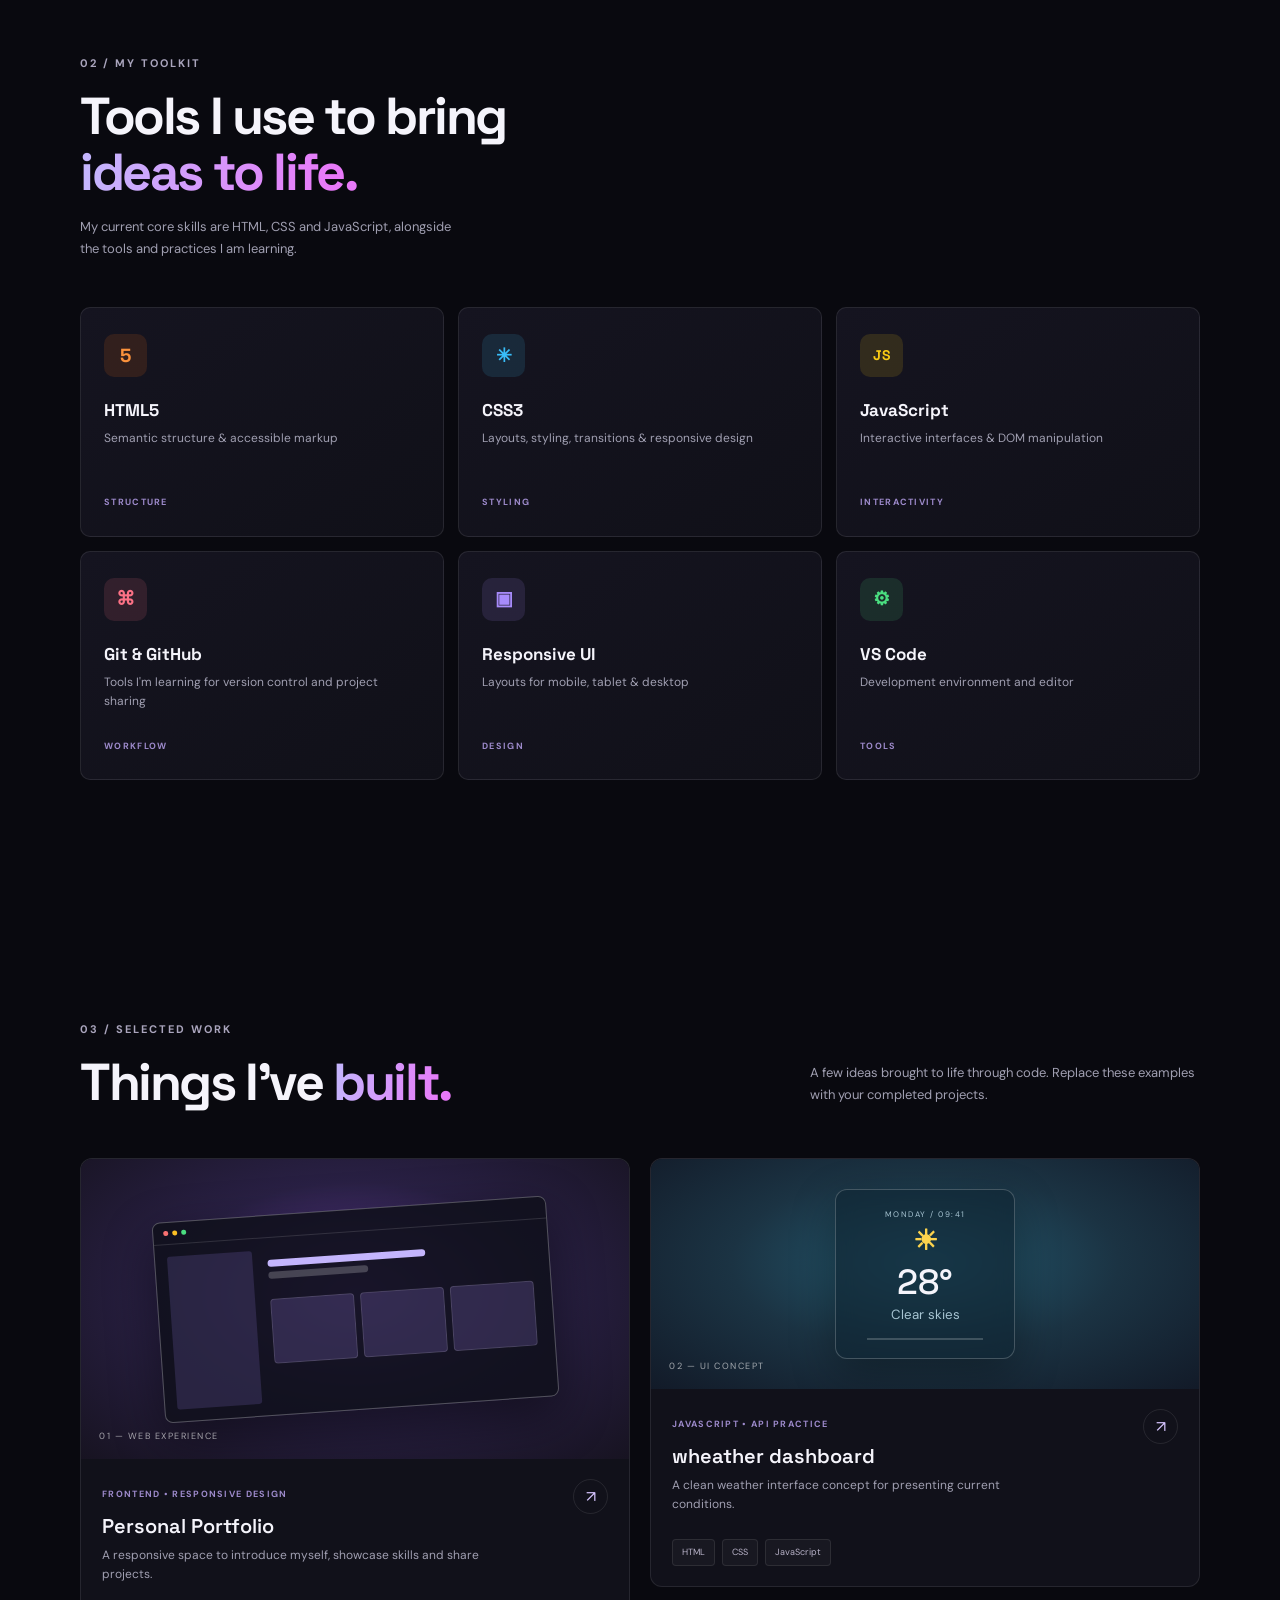
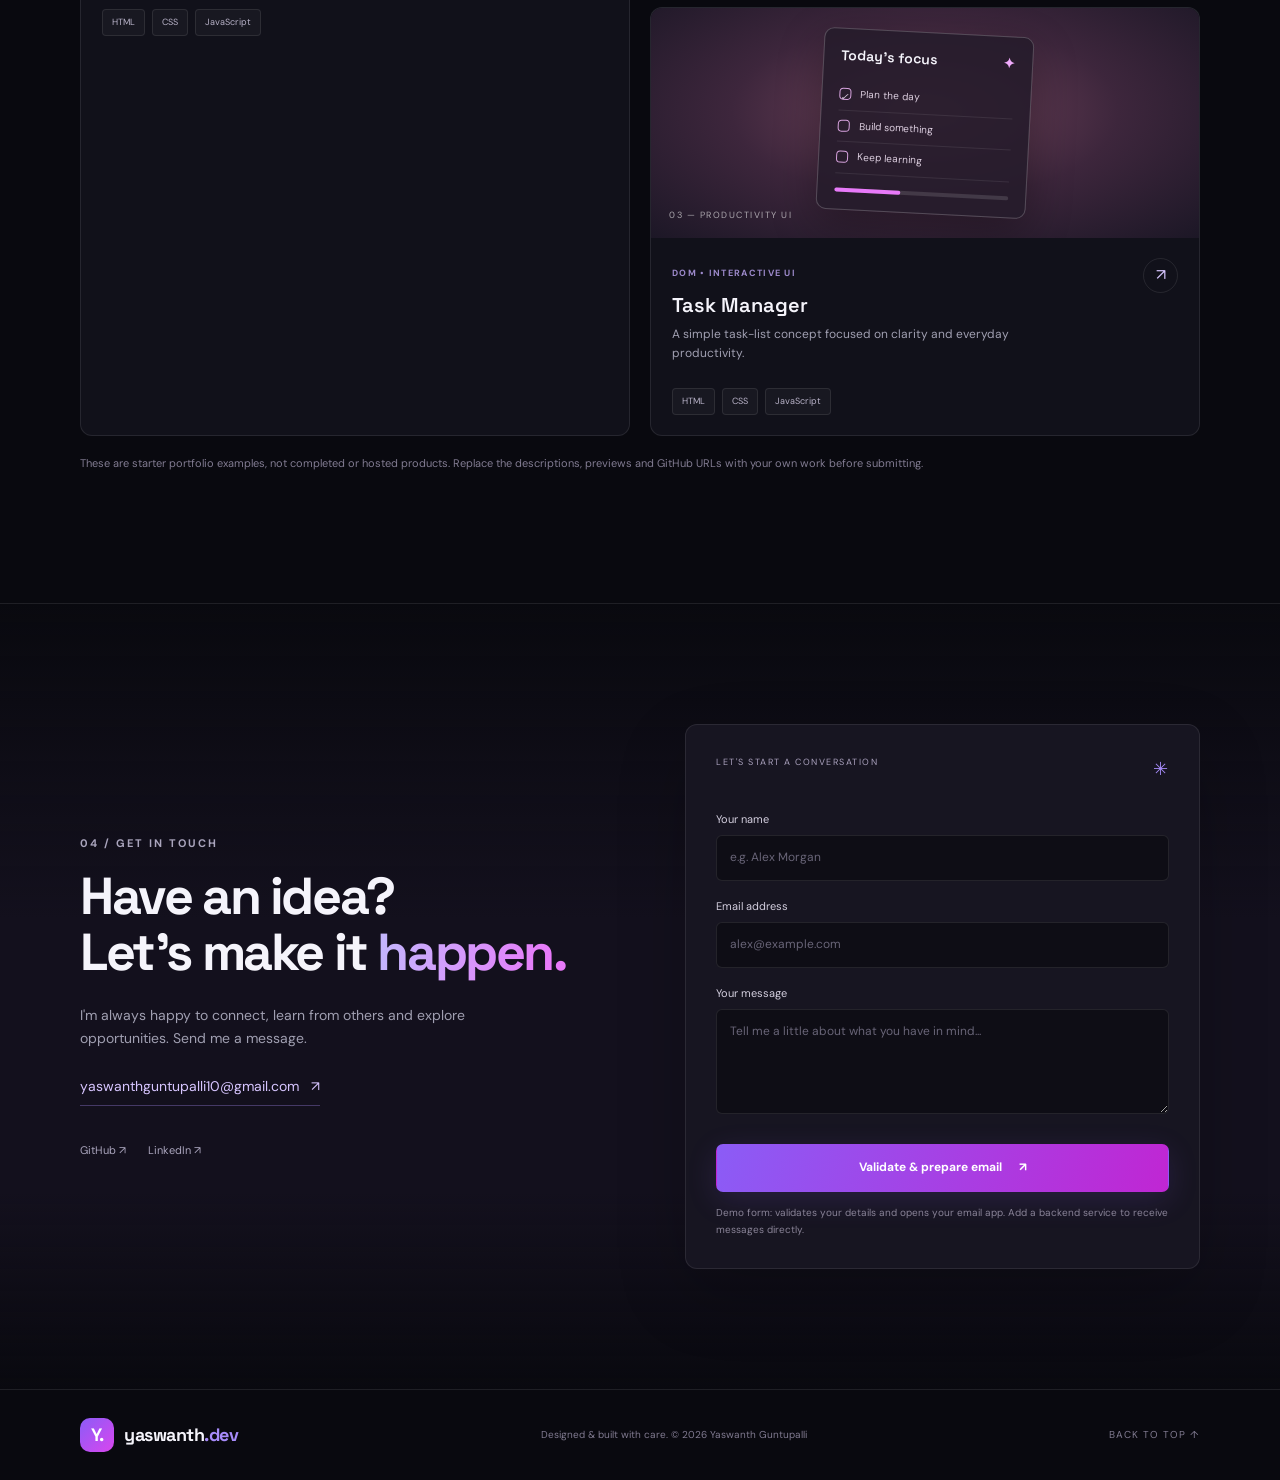
==== commit 24aeff09: "Update index.html" ====
--- a/index.html
+++ b/index.html
@@ -85,7 +85,7 @@
       <div class="section-heading projects-heading reveal"><div><p class="eyebrow">03 / SELECTED WORK</p><h2>Things I've <span class="gradient-text">built.</span></h2></div><p class="section-subtitle">A few ideas brought to life through code. Replace these examples with your completed projects.</p></div>
       <div class="projects-grid">
         <article class="project-card project-feature reveal"><div class="project-visual visual-one"><div class="mini-browser"><div class="mini-bar"><i></i><i></i><i></i></div><div class="mini-content"><div class="mini-sidebar"></div><div class="mini-main"><b></b><b></b><div class="mini-panels"><i></i><i></i><i></i></div></div></div></div><span class="visual-label">01 — WEB EXPERIENCE</span></div><div class="project-info"><div><span class="project-type">FRONTEND • RESPONSIVE DESIGN</span><h3>Personal Portfolio</h3><p>A responsive space to introduce myself, showcase skills and share projects.</p></div><a class="project-arrow" href="weather.html" target="_blank" rel="noopener noreferrer" aria-label="Add your portfolio repository link">↗</a></div><div class="tag-row"><span>HTML</span><span>CSS</span><span>JavaScript</span></div></article>
-        <article class="project-card reveal"><div class="project-visual visual-two"><div class="weather-widget"><span>MONDAY / 09:41</span><strong>☀</strong><b>28°</b><small>Clear skies</small><div class="weather-line"></div></div><span class="visual-label">02 — UI CONCEPT</span></div><div class="project-info"><div><span class="project-type">JAVASCRIPT • API PRACTICE</span><h3>Personal Portfolio</h3><p>A clean weather interface concept for presenting current conditions.</p></div><a class="project-arrow" href="index.html" target="_blank" rel="noopener noreferrer" aria-label="Add your weather dashboard repository link">↗</a></div><div class="tag-row"><span>HTML</span><span>CSS</span><span>JavaScript</span></div></article>
+        <article class="project-card reveal"><div class="project-visual visual-two"><div class="weather-widget"><span>MONDAY / 09:41</span><strong>☀</strong><b>28°</b><small>Clear skies</small><div class="weather-line"></div></div><span class="visual-label">02 — UI CONCEPT</span></div><div class="project-info"><div><span class="project-type">JAVASCRIPT • API PRACTICE</span><h3>wheather dashboard</h3><p>A clean weather interface concept for presenting current conditions.</p></div><a class="project-arrow" href="wheather.html" target="_blank" rel="noopener noreferrer" aria-label="Add your weather dashboard repository link">↗</a></div><div class="tag-row"><span>HTML</span><span>CSS</span><span>JavaScript</span></div></article>
         <article class="project-card reveal"><div class="project-visual visual-three"><div class="task-widget"><div class="task-title">Today's focus <span>✦</span></div><div class="task-row"><i>✓</i><span>Plan the day</span></div><div class="task-row"><i></i><span>Build something</span></div><div class="task-row"><i></i><span>Keep learning</span></div><div class="task-progress"><b></b></div></div><span class="visual-label">03 — PRODUCTIVITY UI</span></div><div class="project-info"><div><span class="project-type">DOM • INTERACTIVE UI</span><h3>Task Manager</h3><p>A simple task-list concept focused on clarity and everyday productivity.</p></div><a class="project-arrow" href="https://github.com/" target="_blank" rel="noopener noreferrer" aria-label="Add your task manager repository link">↗</a></div><div class="tag-row"><span>HTML</span><span>CSS</span><span>JavaScript</span></div></article>
       </div>
       <p class="project-note">These are starter portfolio examples, not completed or hosted products. Replace the descriptions, previews and GitHub URLs with your own work before submitting.</p>
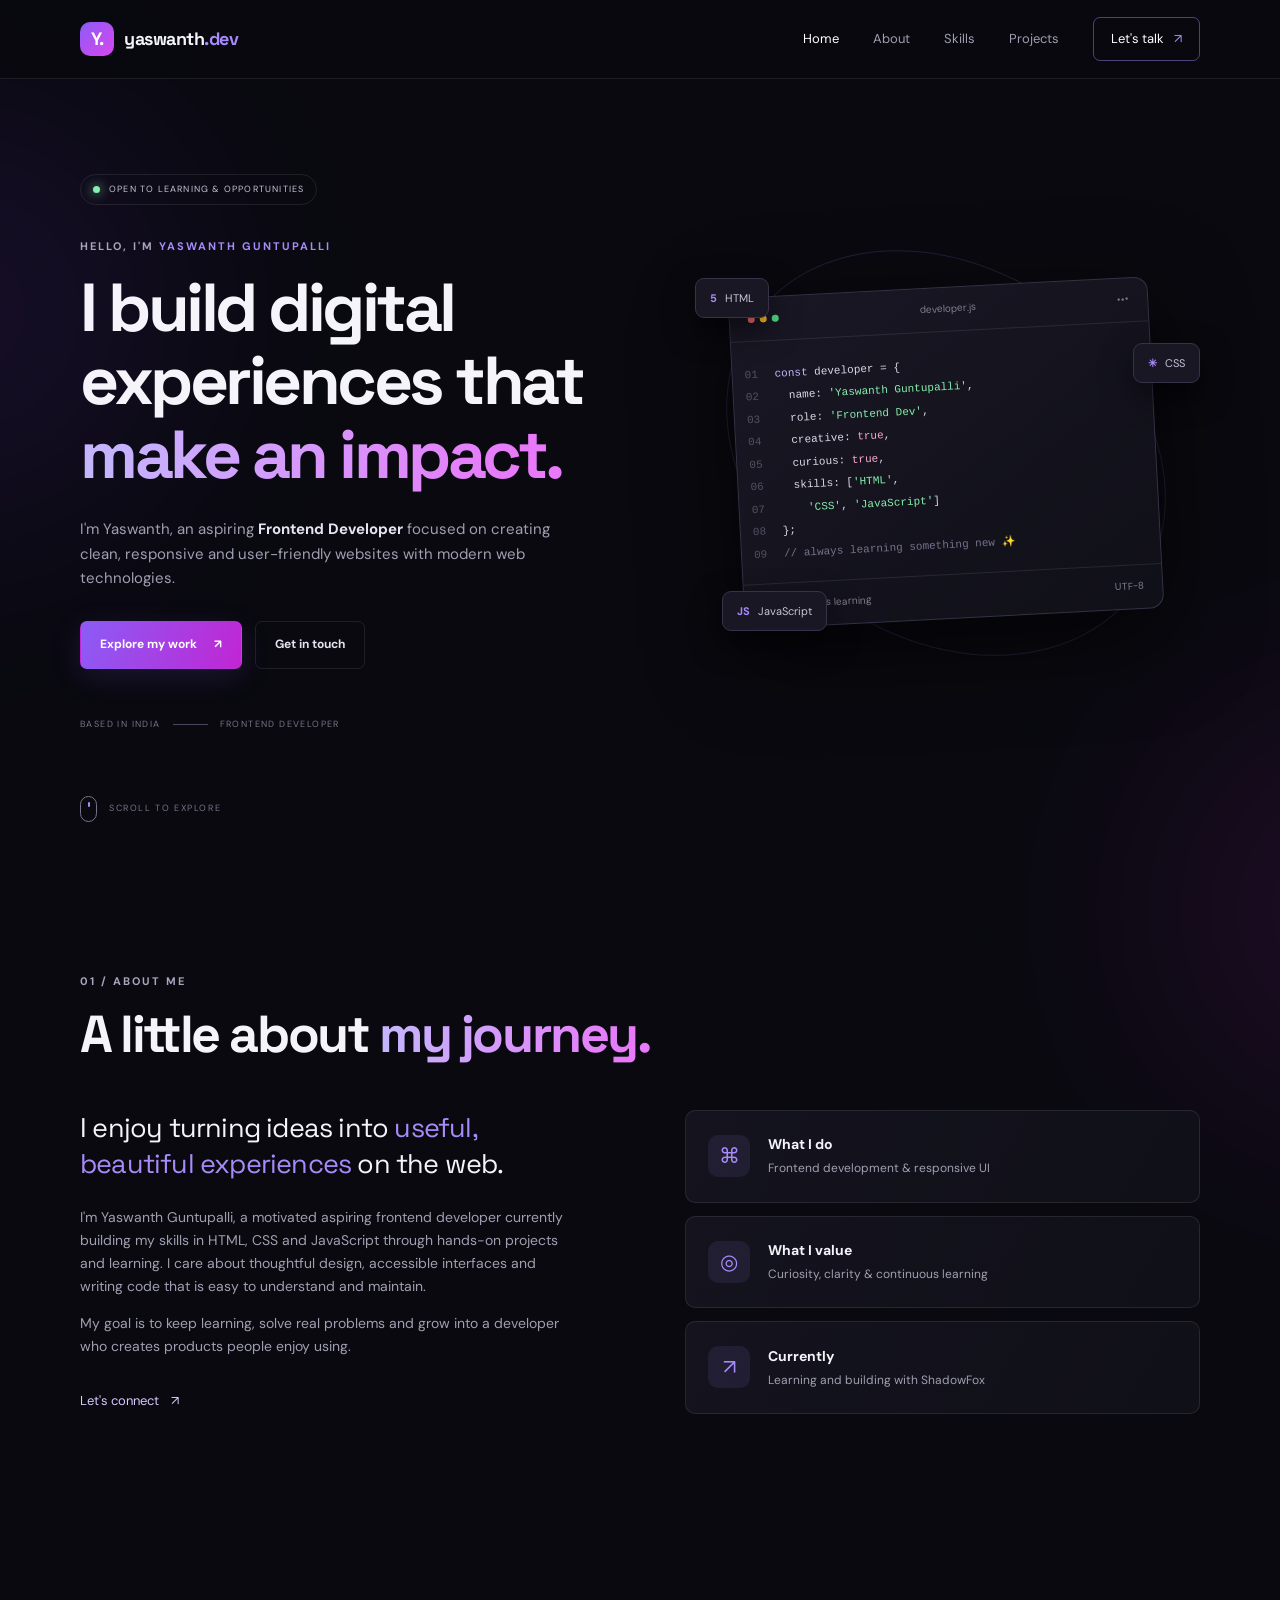
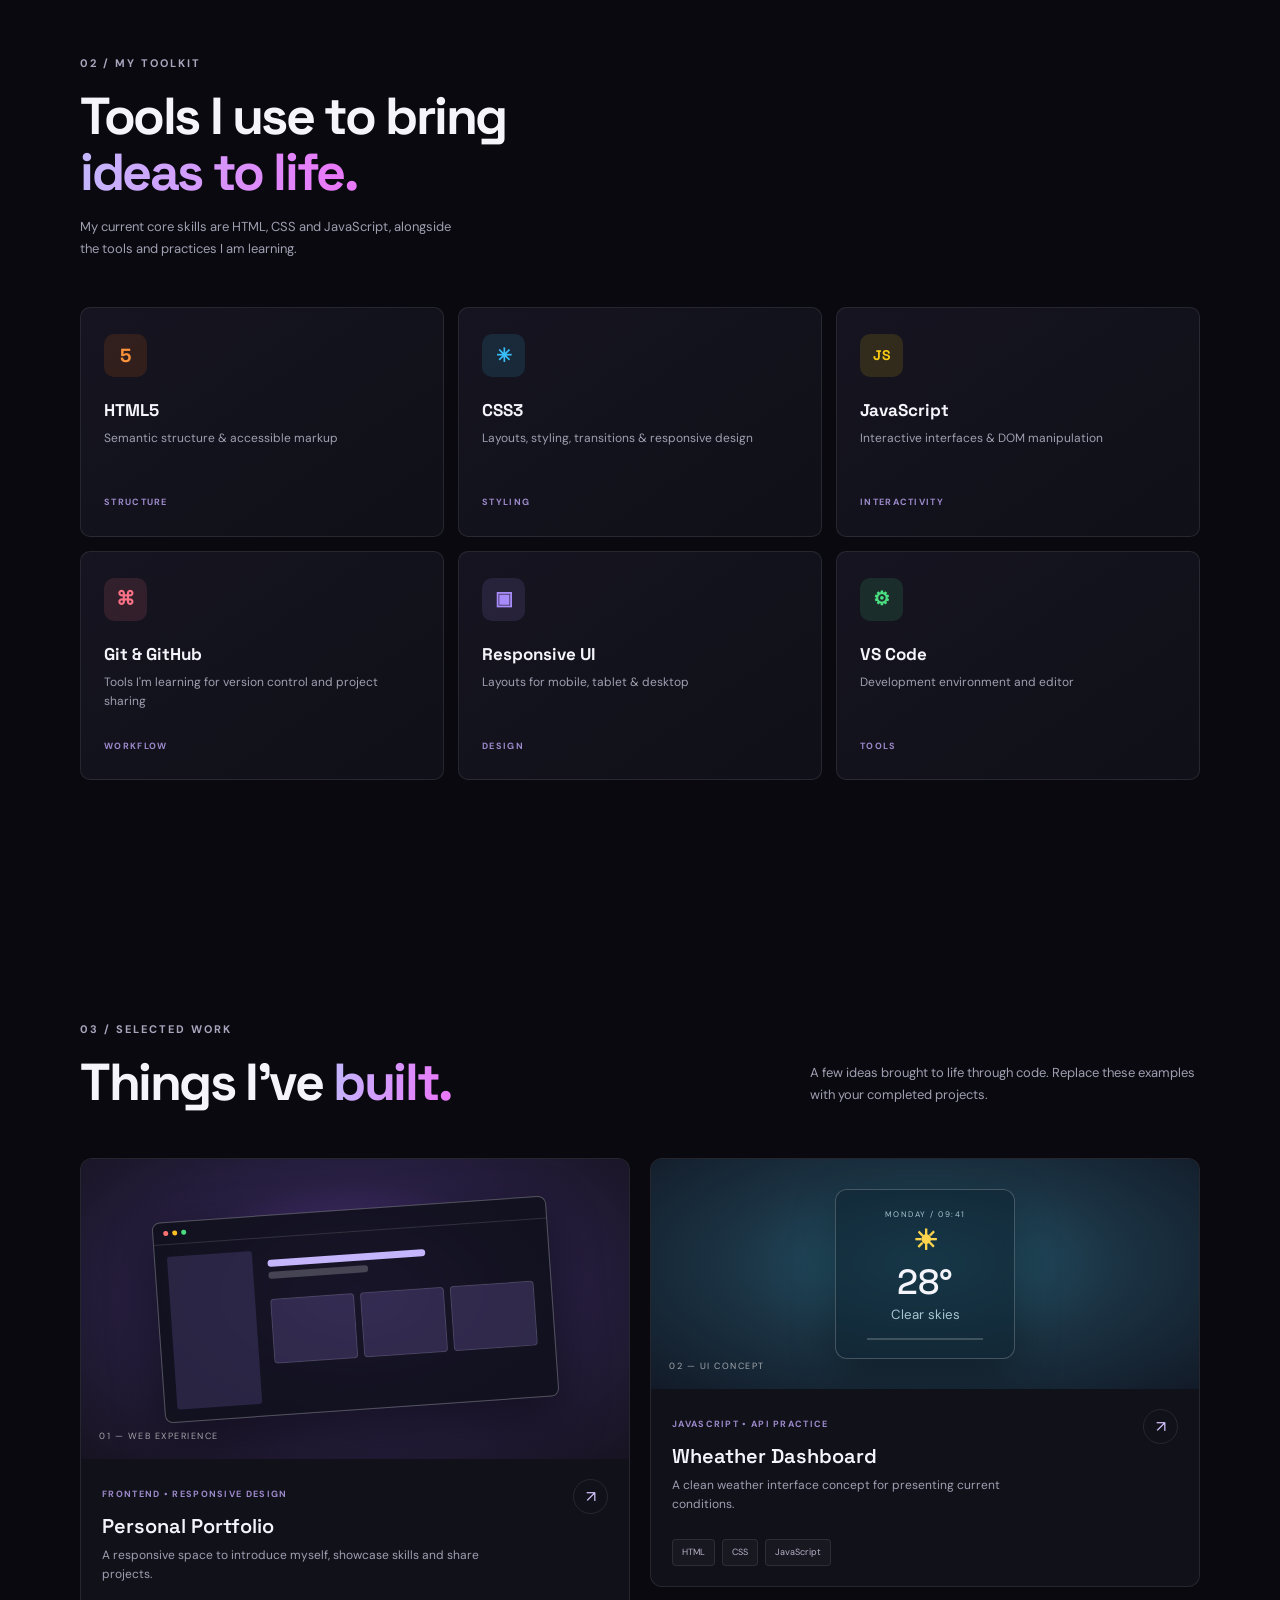
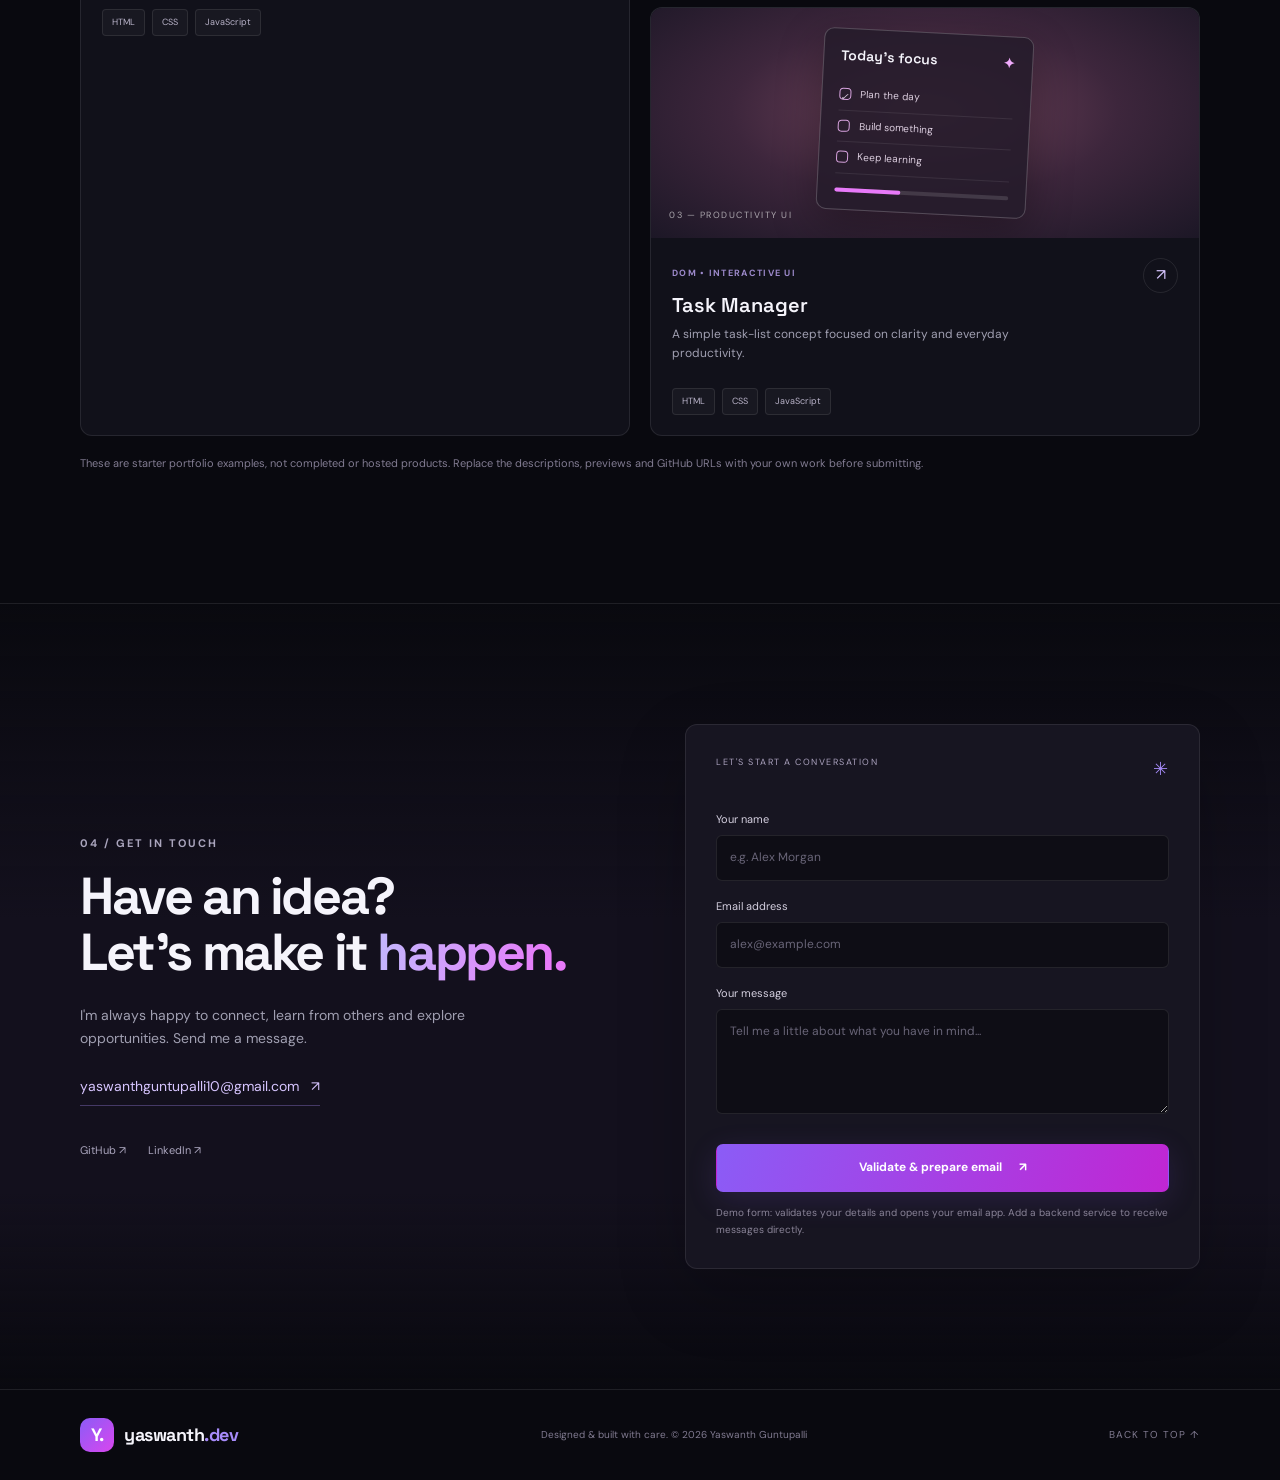
==== commit 7382906f: "Update index.html" ====
--- a/index.html
+++ b/index.html
@@ -84,8 +84,8 @@
     <section class="section container" id="projects">
       <div class="section-heading projects-heading reveal"><div><p class="eyebrow">03 / SELECTED WORK</p><h2>Things I've <span class="gradient-text">built.</span></h2></div><p class="section-subtitle">A few ideas brought to life through code. Replace these examples with your completed projects.</p></div>
       <div class="projects-grid">
-        <article class="project-card project-feature reveal"><div class="project-visual visual-one"><div class="mini-browser"><div class="mini-bar"><i></i><i></i><i></i></div><div class="mini-content"><div class="mini-sidebar"></div><div class="mini-main"><b></b><b></b><div class="mini-panels"><i></i><i></i><i></i></div></div></div></div><span class="visual-label">01 — WEB EXPERIENCE</span></div><div class="project-info"><div><span class="project-type">FRONTEND • RESPONSIVE DESIGN</span><h3>Personal Portfolio</h3><p>A responsive space to introduce myself, showcase skills and share projects.</p></div><a class="project-arrow" href="weather.html" target="_blank" rel="noopener noreferrer" aria-label="Add your portfolio repository link">↗</a></div><div class="tag-row"><span>HTML</span><span>CSS</span><span>JavaScript</span></div></article>
-        <article class="project-card reveal"><div class="project-visual visual-two"><div class="weather-widget"><span>MONDAY / 09:41</span><strong>☀</strong><b>28°</b><small>Clear skies</small><div class="weather-line"></div></div><span class="visual-label">02 — UI CONCEPT</span></div><div class="project-info"><div><span class="project-type">JAVASCRIPT • API PRACTICE</span><h3>wheather dashboard</h3><p>A clean weather interface concept for presenting current conditions.</p></div><a class="project-arrow" href="wheather.html" target="_blank" rel="noopener noreferrer" aria-label="Add your weather dashboard repository link">↗</a></div><div class="tag-row"><span>HTML</span><span>CSS</span><span>JavaScript</span></div></article>
+        <article class="project-card project-feature reveal"><div class="project-visual visual-one"><div class="mini-browser"><div class="mini-bar"><i></i><i></i><i></i></div><div class="mini-content"><div class="mini-sidebar"></div><div class="mini-main"><b></b><b></b><div class="mini-panels"><i></i><i></i><i></i></div></div></div></div><span class="visual-label">01 — WEB EXPERIENCE</span></div><div class="project-info"><div><span class="project-type">FRONTEND • RESPONSIVE DESIGN</span><h3>Personal Portfolio</h3><p>A responsive space to introduce myself, showcase skills and share projects.</p></div><a class="project-arrow" href="index.html" target="_blank" rel="noopener noreferrer" aria-label="Add your portfolio repository link">↗</a></div><div class="tag-row"><span>HTML</span><span>CSS</span><span>JavaScript</span></div></article>
+        <article class="project-card reveal"><div class="project-visual visual-two"><div class="weather-widget"><span>MONDAY / 09:41</span><strong>☀</strong><b>28°</b><small>Clear skies</small><div class="weather-line"></div></div><span class="visual-label">02 — UI CONCEPT</span></div><div class="project-info"><div><span class="project-type">JAVASCRIPT • API PRACTICE</span><h3>Wheather Dashboard</h3><p>A clean weather interface concept for presenting current conditions.</p></div><a class="project-arrow" href="wheather.html" target="_blank" rel="noopener noreferrer" aria-label="Add your weather dashboard repository link">↗</a></div><div class="tag-row"><span>HTML</span><span>CSS</span><span>JavaScript</span></div></article>
         <article class="project-card reveal"><div class="project-visual visual-three"><div class="task-widget"><div class="task-title">Today's focus <span>✦</span></div><div class="task-row"><i>✓</i><span>Plan the day</span></div><div class="task-row"><i></i><span>Build something</span></div><div class="task-row"><i></i><span>Keep learning</span></div><div class="task-progress"><b></b></div></div><span class="visual-label">03 — PRODUCTIVITY UI</span></div><div class="project-info"><div><span class="project-type">DOM • INTERACTIVE UI</span><h3>Task Manager</h3><p>A simple task-list concept focused on clarity and everyday productivity.</p></div><a class="project-arrow" href="https://github.com/" target="_blank" rel="noopener noreferrer" aria-label="Add your task manager repository link">↗</a></div><div class="tag-row"><span>HTML</span><span>CSS</span><span>JavaScript</span></div></article>
       </div>
       <p class="project-note">These are starter portfolio examples, not completed or hosted products. Replace the descriptions, previews and GitHub URLs with your own work before submitting.</p>
